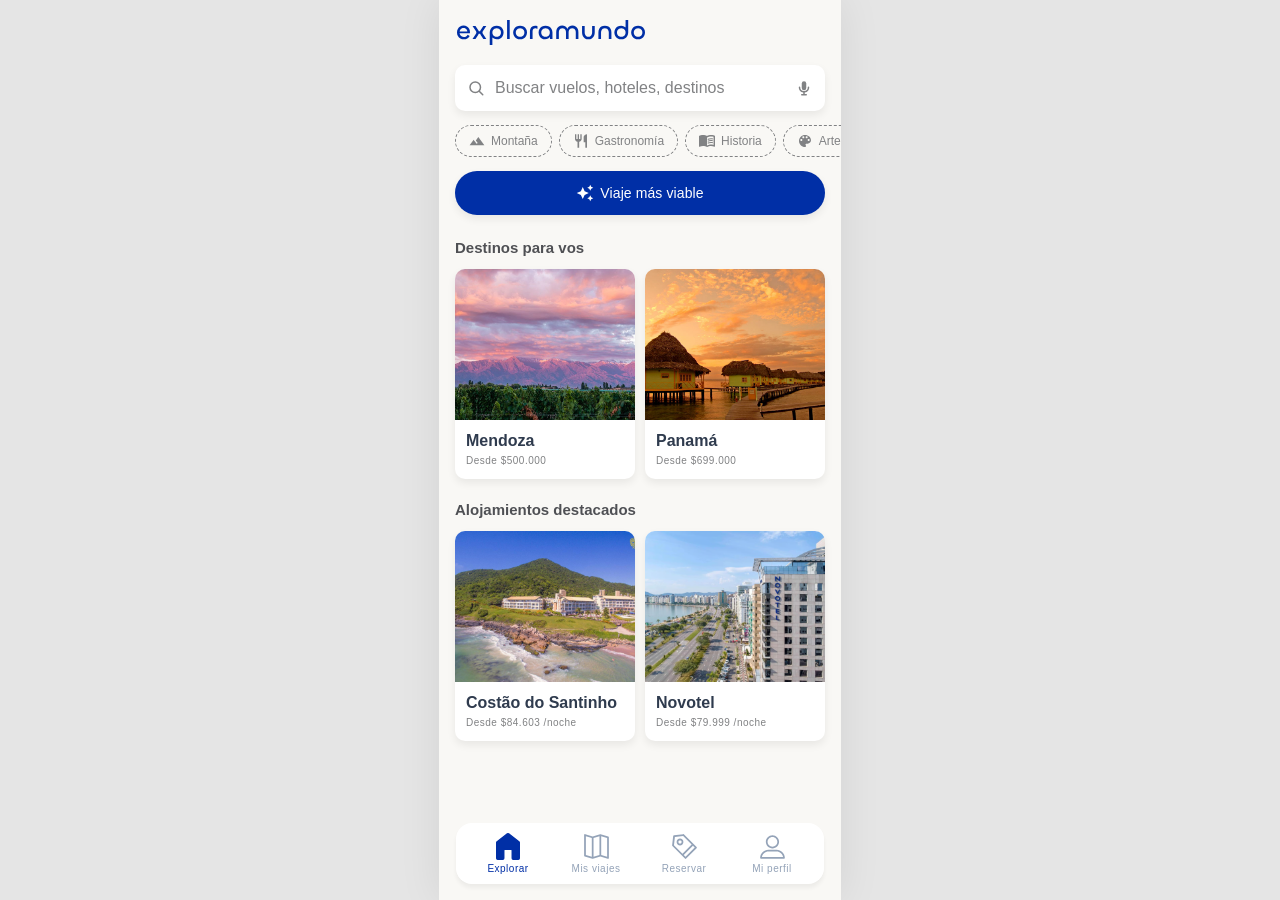
==== index.html @ d6503a37 "Polish "Viaje más viable" modal and clean up screen copy - Match the sparkle icon color to the "Viaj" ====
<!DOCTYPE html>
<html lang="es">
<head>
<meta charset="UTF-8">
<meta name="viewport" content="width=device-width, initial-scale=1, viewport-fit=cover">
<title>exploramundo — Explorar</title>
<link rel="stylesheet" href="css/style.css">
</head>
<body>
<div class="app">

  <div class="explorar-sticky">
    <header class="topbar">
      <img class="logo" src="assets/icons/logo-exploramundo.svg" alt="exploramundo">
    </header>

    <div class="explorar-sticky-body">
      <form class="search-bar" role="search" id="search-form">
        <button type="submit" class="icon-btn" aria-label="Buscar">
          <svg viewBox="0 0 24 24" width="18" height="18" fill="none" stroke="currentColor" stroke-width="2" stroke-linecap="round"><circle cx="11" cy="11" r="7"/><line x1="21" y1="21" x2="16.65" y2="16.65"/></svg>
        </button>
        <input type="text" id="search-input" placeholder="Buscar vuelos, hoteles, destinos" autocomplete="off">
        <button type="button" class="icon-btn" id="mic-btn" aria-label="Buscar por voz">
          <svg viewBox="0 0 24 24" width="18" height="18" fill="currentColor"><path d="M12 15a3 3 0 0 0 3-3V6a3 3 0 0 0-6 0v6a3 3 0 0 0 3 3Z"/><path d="M19 11a1 1 0 0 0-2 0 5 5 0 0 1-10 0 1 1 0 0 0-2 0 7 7 0 0 0 6 6.93V20H9a1 1 0 0 0 0 2h6a1 1 0 0 0 0-2h-2v-2.07A7 7 0 0 0 19 11Z"/></svg>
        </button>
      </form>

      <nav class="chips-scroll" aria-label="Filtros de interés">
        <button class="chip" data-chip="montana">
          <img src="assets/icons/terrain.svg" alt="" class="chip-icon">
          <span>Montaña</span>
        </button>
        <button class="chip" data-chip="gastronomia">
          <img src="assets/icons/restaurant.svg" alt="" class="chip-icon">
          <span>Gastronomía</span>
        </button>
        <button class="chip" data-chip="historia">
          <img src="assets/icons/menu_book_group1.svg" alt="" class="chip-icon">
          <span>Historia</span>
        </button>
        <button class="chip" data-chip="arte">
          <img src="assets/icons/palette.svg" alt="" class="chip-icon">
          <span>Arte</span>
        </button>
        <button class="chip chip-plus" id="add-chip" aria-label="Agregar filtro">
          <span>+</span>
        </button>
      </nav>

      <button class="cta-button" id="cta-viable">
        <img src="assets/icons/auto_awesome.svg" alt="" class="cta-icon">
        <span>Viaje más viable</span>
      </button>
    </div>
  </div>

  <main class="content">

    <section class="section">
      <h2 class="section-title">Destinos para vos</h2>
      <div class="card-grid">
        <a class="card" href="#">
          <div class="card-image">
            <img src="assets/images/mendoza.png" alt="Mendoza">
          </div>
          <div class="card-info">
            <h3 class="card-title">Mendoza</h3>
            <p class="card-price">Desde $500.000</p>
          </div>
        </a>
        <a class="card" href="#">
          <div class="card-image">
            <img src="assets/images/panama.png" alt="Panamá">
          </div>
          <div class="card-info">
            <h3 class="card-title">Panamá</h3>
            <p class="card-price">Desde $699.000</p>
          </div>
        </a>
      </div>
    </section>

    <section class="section">
      <h2 class="section-title">Alojamientos destacados</h2>
      <div class="card-grid">
        <a class="card" href="#">
          <div class="card-image">
            <img src="assets/images/costao-do-santinho.png" alt="Costão do Santinho">
          </div>
          <div class="card-info">
            <h3 class="card-title">Costão do Santinho</h3>
            <p class="card-price">Desde $84.603 /noche</p>
          </div>
        </a>
        <a class="card" href="#">
          <div class="card-image">
            <img src="assets/images/novotel.png" alt="Novotel">
          </div>
          <div class="card-info">
            <h3 class="card-title">Novotel</h3>
            <p class="card-price">Desde $79.999 /noche</p>
          </div>
        </a>
      </div>
    </section>

  </main>

  <nav class="tabbar" aria-label="Navegación principal">
    <a href="index.html" class="tab active" data-page="explorar">
      <img src="assets/icons/tabbar-indicator.svg" alt="" class="tab-icon">
      <span>Explorar</span>
    </a>
    <a href="mis-viajes.html" class="tab" data-page="mis-viajes">
      <img src="assets/icons/icon-map-active.svg" alt="" class="tab-icon">
      <span>Mis viajes</span>
    </a>
    <a href="#" class="tab" data-page="reservar">
      <img src="assets/icons/icon-tag.svg" alt="" class="tab-icon">
      <span>Reservar</span>
    </a>
    <a href="#" class="tab" data-page="mi-perfil">
      <img src="assets/icons/icon-user.svg" alt="" class="tab-icon">
      <span>Mi perfil</span>
    </a>
  </nav>

  <div class="toast" id="toast"></div>

  <div class="modal-overlay" id="viaje-modal" hidden>
    <div class="modal-panel" role="dialog" aria-modal="true" aria-labelledby="modal-title">
      <button class="modal-close" id="modal-close" aria-label="Cerrar">&times;</button>

      <header class="modal-header">
        <img src="assets/icons/auto_awesome-blue.svg" alt="" class="modal-header-icon">
        <h2 id="modal-title">Viaje más viable</h2>
      </header>

      <div class="accordion">
        <section class="accordion-section open" id="section-presupuesto">
          <button type="button" class="accordion-header" aria-expanded="true" aria-controls="body-presupuesto">
            <span class="accordion-title">
              <h3>Presupuesto disponible</h3>
              <span class="accordion-summary" id="summary-presupuesto">Sin definir</span>
            </span>
            <svg class="accordion-chevron" viewBox="0 0 12 8" fill="none"><path d="M1 1.5L6 6.5L11 1.5" stroke="currentColor" stroke-width="1.5" stroke-linecap="round" stroke-linejoin="round"/></svg>
          </button>
          <div class="accordion-body" id="body-presupuesto">
            <div class="accordion-body-inner">
              <div class="budget-box">
                <div class="budget-value" id="budget-value">$0</div>
                <input type="range" id="budget-slider" class="budget-slider" min="0" max="3000000" step="50000" value="0">
              </div>
            </div>
          </div>
        </section>

        <section class="accordion-section" id="section-fechas">
          <button type="button" class="accordion-header" aria-expanded="false" aria-controls="body-fechas">
            <span class="accordion-title">
              <h3>Fechas disponibles</h3>
              <span class="accordion-summary" id="summary-fechas">Sin definir</span>
            </span>
            <svg class="accordion-chevron" viewBox="0 0 12 8" fill="none"><path d="M1 1.5L6 6.5L11 1.5" stroke="currentColor" stroke-width="1.5" stroke-linecap="round" stroke-linejoin="round"/></svg>
          </button>
          <div class="accordion-body" id="body-fechas">
            <div class="accordion-body-inner">
              <div class="calendar-box">
                <div class="calendar-header">
                  <button type="button" class="calendar-nav" id="cal-prev" aria-label="Mes anterior">
                    <img src="assets/icons/chevron-left.svg" alt="">
                  </button>
                  <span class="calendar-month" id="cal-month">Octubre</span>
                  <button type="button" class="calendar-nav" id="cal-next" aria-label="Mes siguiente">
                    <img src="assets/icons/chevron-right.svg" alt="">
                  </button>
                </div>
                <div class="calendar-weekdays">
                  <span>D</span><span>L</span><span>M</span><span>M</span><span>J</span><span>V</span><span>S</span>
                </div>
                <div class="calendar-grid" id="cal-grid"></div>
              </div>
            </div>
          </div>
        </section>

        <section class="accordion-section" id="section-intereses">
          <button type="button" class="accordion-header" aria-expanded="false" aria-controls="body-intereses">
            <span class="accordion-title">
              <h3>Intereses</h3>
            </span>
            <svg class="accordion-chevron" viewBox="0 0 12 8" fill="none"><path d="M1 1.5L6 6.5L11 1.5" stroke="currentColor" stroke-width="1.5" stroke-linecap="round" stroke-linejoin="round"/></svg>
          </button>
          <div class="accordion-body" id="body-intereses">
            <div class="accordion-body-inner">
              <div class="chips-scroll chips-grid" id="modal-chips">
                <button class="chip" data-chip="montana">
                  <img src="assets/icons/terrain.svg" alt="" class="chip-icon">
                  <span>Montaña</span>
                </button>
                <button class="chip" data-chip="historia">
                  <img src="assets/icons/menu_book_group1.svg" alt="" class="chip-icon">
                  <span>Historia</span>
                </button>
                <button class="chip" data-chip="arte">
                  <img src="assets/icons/palette.svg" alt="" class="chip-icon">
                  <span>Arte</span>
                </button>
                <button class="chip" data-chip="gastronomia">
                  <img src="assets/icons/restaurant.svg" alt="" class="chip-icon">
                  <span>Gastronomía</span>
                </button>
                <button class="chip chip-plus" id="modal-add-chip" aria-label="Agregar filtro">
                  <span>+</span>
                </button>
              </div>
            </div>
          </div>
        </section>

        <section class="accordion-section" id="section-mente">
          <button type="button" class="accordion-header" aria-expanded="false" aria-controls="body-mente">
            <span class="accordion-title">
              <h3>¿Ya tenés algo en mente?</h3>
              <span class="accordion-summary" id="summary-mente">Sin definir</span>
            </span>
            <svg class="accordion-chevron" viewBox="0 0 12 8" fill="none"><path d="M1 1.5L6 6.5L11 1.5" stroke="currentColor" stroke-width="1.5" stroke-linecap="round" stroke-linejoin="round"/></svg>
          </button>
          <div class="accordion-body" id="body-mente">
            <div class="accordion-body-inner">
              <div class="mente-field">
                <button type="button" class="attach-btn" id="attach-btn" aria-label="Adjuntar archivo">
                  <img src="assets/icons/attachment.svg" alt="">
                </button>
                <input type="text" id="mente-input" placeholder="Un vuelo, hotel, lugar o actividad...">
                <input type="file" id="attach-input" hidden>
              </div>
            </div>
          </div>
        </section>
      </div>

      <button class="cta-button modal-submit" id="buscar-viaje-btn">
        <span>Buscar viaje</span>
      </button>
    </div>
  </div>

  <div class="loader-overlay" id="search-loader" hidden>
    <div class="loader-content">
      <div class="loader-spinner" id="loader-spinner" aria-hidden="true"></div>
      <p class="loader-text">Buscando tu viaje más viable<br>según tus preferencias…</p>
    </div>
  </div>

</div>

<script src="js/common.js"></script>
<script src="js/data.js"></script>
<script src="js/script.js"></script>
</body>
</html>
---- css/style.css ----
:root {
  --natural-light: #f9f8f5;
  --white: #ffffff;
  --grey-01: #c5c6ca;
  --grey-02: #818284;
  --grey-03: #4f5054;
  --grey-inactive: #94a3b8;
  --blue: #002fa6;
  --navy: #2f3b4e;
  --shadow-light: 0 4px 8px rgba(0, 0, 0, 0.07);
  --shadow-soft: 0 4px 4px rgba(0, 0, 0, 0.05);

  --font-display: -apple-system, BlinkMacSystemFont, "SF Pro Display", "Segoe UI", Roboto, Helvetica, Arial, sans-serif;
  --font-rounded: -apple-system, BlinkMacSystemFont, "SF Pro Rounded", "SF Pro Display", "Segoe UI", Roboto, Helvetica, Arial, sans-serif;
}

* {
  box-sizing: border-box;
}

html, body {
  margin: 0;
  padding: 0;
}

body {
  background: #e5e5e5;
  font-family: var(--font-display);
  -webkit-font-smoothing: antialiased;
  -webkit-tap-highlight-color: transparent;
}

.app {
  max-width: 402px;
  margin: 0 auto;
  min-height: 100vh;
  min-height: 100dvh;
  background: var(--natural-light);
  position: relative;
  box-shadow: 0 0 40px rgba(0, 0, 0, 0.08);
  opacity: 0;
  transform: translateY(10px) scale(0.99);
  transition: opacity 0.34s cubic-bezier(0.22, 0.61, 0.36, 1), transform 0.34s cubic-bezier(0.22, 0.61, 0.36, 1);
}

.app.page-visible {
  opacity: 1;
  /* "none" (no translateY(0) scale(1)): cualquier transform, aunque sea
     la identidad, convierte a .app en el contenedor de referencia para
     los elementos position:fixed (tabbar, botones, overlays), y como
     .app mide lo mismo que el contenido (no el viewport), quedarían mal
     ubicados o fuera de vista en vez de fijos a la pantalla. */
  transform: none;
}

img {
  display: block;
  max-width: 100%;
}

a {
  text-decoration: none;
  color: inherit;
}

button {
  font-family: inherit;
  background: none;
  border: none;
  padding: 0;
  cursor: pointer;
}

/* Topbar */

.topbar {
  position: sticky;
  top: 0;
  z-index: 40;
  background: var(--natural-light);
  padding: calc(20px + env(safe-area-inset-top)) 18px 8px;
}

.logo {
  height: 25px;
  width: auto;
}

/* Explorar: el logo, el buscador, los filtros y "Viaje más viable" quedan
   fijos arriba como un solo bloque; solo los resultados/destinos de más
   abajo scrollean por detrás. */
.explorar-sticky {
  position: sticky;
  top: 0;
  z-index: 40;
  background: var(--natural-light);
}

.explorar-sticky-body {
  padding: 0 16px;
}

/* Content */

.content {
  padding: 0 16px calc(110px + env(safe-area-inset-bottom));
}

/* Search bar */

.search-bar {
  display: flex;
  align-items: center;
  gap: 8px;
  background: var(--white);
  border-radius: 10px;
  box-shadow: var(--shadow-light);
  padding: 13px 12px;
  margin-top: 12px;
}

.search-bar .icon-btn {
  display: flex;
  align-items: center;
  justify-content: center;
  color: var(--grey-02);
  flex-shrink: 0;
}

.search-bar input {
  flex: 1;
  min-width: 0;
  border: none;
  outline: none;
  background: transparent;
  font-size: 16px;
  font-family: var(--font-display);
  color: var(--navy);
}

.search-bar input::placeholder {
  color: var(--grey-02);
}

/* Filter chips */

.chips-scroll {
  display: flex;
  gap: 7px;
  overflow-x: auto;
  padding: 14px 0;
  margin: 0 -16px;
  padding-left: 16px;
  padding-right: 16px;
  scrollbar-width: none;
}

.chips-scroll::-webkit-scrollbar {
  display: none;
}

.chip {
  display: flex;
  align-items: center;
  gap: 6px;
  flex-shrink: 0;
  border: 0.8px dashed var(--grey-02);
  border-radius: 9999px;
  padding: 7px 13px;
  color: var(--grey-02);
  font-size: 12px;
  line-height: 16px;
  white-space: nowrap;
  transition: border-color 0.15s, color 0.15s, background 0.15s;
}

.chip-icon {
  width: 16px;
  height: 16px;
  object-fit: contain;
}

.chip.active {
  border: 0.8px solid var(--blue);
  color: var(--blue);
  background: rgba(0, 47, 166, 0.06);
}

.chip.active .chip-icon {
  filter: invert(13%) sepia(84%) saturate(4747%) hue-rotate(217deg) brightness(83%) contrast(107%);
}

.chip-plus {
  width: 40px;
  justify-content: center;
  font-size: 14px;
}

/* CTA */

.cta-button {
  display: flex;
  align-items: center;
  justify-content: center;
  gap: 6px;
  width: 100%;
  height: 44px;
  background: var(--blue);
  color: var(--white);
  border-radius: 39px;
  box-shadow: var(--shadow-light);
  font-family: var(--font-display);
  font-size: 14px;
  font-weight: 500;
  letter-spacing: 0.1px;
  margin-bottom: 24px;
}

.cta-icon {
  width: 18px;
  height: 18px;
}

/* Sections */

.section {
  margin-bottom: 22px;
}

.section-title {
  font-family: var(--font-display);
  font-weight: 600;
  font-size: 15px;
  line-height: 18px;
  color: var(--grey-03);
  margin: 0 0 12px;
}

.section-title span {
  color: var(--grey-02);
  font-weight: 400;
}

.card-grid {
  display: grid;
  grid-template-columns: 1fr 1fr;
  gap: 10px;
}

.card {
  display: block;
  background: var(--white);
  border-radius: 10px;
  box-shadow: var(--shadow-light);
  overflow: hidden;
}

.card-image {
  width: 100%;
  aspect-ratio: 179 / 150;
  background: var(--grey-01);
  overflow: hidden;
}

.card-image img {
  width: 100%;
  height: 100%;
  object-fit: cover;
}

.card-info {
  padding: 10px 11px 11px;
}

.card-title {
  font-family: var(--font-display);
  font-weight: 700;
  font-size: 16px;
  line-height: 22px;
  letter-spacing: 0;
  color: var(--navy);
  margin: 0;
  white-space: nowrap;
  overflow: hidden;
  text-overflow: ellipsis;
}

.card-price {
  font-family: var(--font-rounded);
  font-size: 10px;
  line-height: 14px;
  letter-spacing: 0.5px;
  color: var(--grey-02);
  margin: 2px 0 0;
}

/* Tab bar */

.tabbar {
  position: fixed;
  left: 50%;
  transform: translateX(-50%);
  bottom: calc(16px + env(safe-area-inset-bottom));
  width: calc(100% - 32px);
  max-width: 368px;
  background: var(--white);
  border-radius: 16px;
  box-shadow: var(--shadow-soft);
  display: flex;
  justify-content: space-around;
  align-items: center;
  padding: 10px 8px 8px;
}

.tab {
  display: flex;
  flex-direction: column;
  align-items: center;
  gap: 2px;
  flex: 1;
  color: var(--grey-inactive);
  transition: color 0.2s ease, transform 0.2s cubic-bezier(0.34, 1.56, 0.64, 1);
}

.tab:active {
  transform: scale(0.9);
}

.tab-icon {
  width: 27px;
  height: 27px;
  object-fit: contain;
}

.tab span {
  font-family: var(--font-rounded);
  font-size: 10px;
  letter-spacing: 0.5px;
  line-height: 14px;
}

.tab.active {
  color: var(--blue);
}

/* Toast */

.toast {
  position: fixed;
  left: 50%;
  bottom: calc(92px + env(safe-area-inset-bottom));
  transform: translateX(-50%) translateY(20px);
  background: var(--navy);
  color: var(--white);
  padding: 10px 18px;
  border-radius: 10px;
  font-size: 13px;
  opacity: 0;
  pointer-events: none;
  transition: opacity 0.2s, transform 0.2s;
  z-index: 200;
  max-width: min(90vw, 340px);
  text-align: center;
  line-height: 1.4;
}

.toast.show {
  opacity: 1;
  transform: translateX(-50%) translateY(0);
}

/* Modal: Viaje más viable */

.modal-overlay {
  position: fixed;
  inset: 0;
  background: rgba(20, 22, 30, 0);
  display: flex;
  align-items: center;
  justify-content: center;
  padding: max(20px, env(safe-area-inset-top)) max(16px, env(safe-area-inset-right)) max(20px, env(safe-area-inset-bottom)) max(16px, env(safe-area-inset-left));
  z-index: 100;
  transition: background 0.25s ease;
}

.modal-overlay[hidden] {
  display: none;
}

.modal-overlay.open {
  background: rgba(20, 22, 30, 0.5);
}

.modal-panel {
  position: relative;
  width: 100%;
  max-width: 380px;
  max-height: 90vh;
  max-height: 90dvh;
  overflow-y: auto;
  background: var(--natural-light);
  border-radius: 25px;
  box-shadow: 0 4px 24px rgba(0, 0, 0, 0.2);
  padding: 22px 18px 18px;
  -webkit-overflow-scrolling: touch;
  opacity: 0;
  transform: translateY(10px) scale(0.98);
  transition: opacity 0.22s ease, transform 0.22s ease;
}

.modal-overlay.open .modal-panel {
  opacity: 1;
  transform: translateY(0) scale(1);
}

.modal-close {
  position: absolute;
  top: 10px;
  right: 18px;
  font-size: 22px;
  line-height: 1;
  color: var(--grey-02);
}

.modal-header {
  display: flex;
  align-items: center;
  gap: 10px;
  margin-bottom: 20px;
}

.modal-header-icon {
  width: 26px;
  height: 26px;
}

.modal-header h2 {
  margin: 0;
  font-family: var(--font-display);
  font-weight: 400;
  font-size: 21px;
  color: var(--blue);
}

/* Accordion */

.accordion {
  display: flex;
  flex-direction: column;
  gap: 10px;
  margin-bottom: 18px;
}

.accordion-section {
  background: var(--white);
  border-radius: 16px;
  box-shadow: var(--shadow-light);
}

.accordion-header {
  width: 100%;
  display: flex;
  align-items: center;
  justify-content: space-between;
  gap: 10px;
  padding: 14px 16px;
  text-align: left;
}

.accordion-title {
  display: flex;
  flex-direction: column;
  gap: 3px;
  min-width: 0;
}

.accordion-title h3 {
  margin: 0;
  font-family: var(--font-display);
  font-weight: 400;
  font-size: 15px;
  color: #272727;
}

.accordion-summary {
  font-family: var(--font-display);
  font-size: 12px;
  color: var(--grey-02);
  white-space: nowrap;
  overflow: hidden;
  text-overflow: ellipsis;
}

/* El resumen de presupuesto es persistente como el resto (mismo gris por
   default); mientras dura el aviso de "Mínimo recomendado" pasa a azul con
   una transición suave en vez de cambiar de golpe. */
#summary-presupuesto {
  transition: color 0.3s ease;
}

#summary-presupuesto.aviso-minimo {
  color: var(--blue);
}

.accordion-chevron {
  flex-shrink: 0;
  width: 12px;
  height: 12px;
  color: var(--grey-02);
  transition: transform 0.25s ease;
}

.accordion-section.open .accordion-chevron {
  transform: rotate(180deg);
}

.accordion-body {
  display: grid;
  grid-template-rows: 0fr;
  transition: grid-template-rows 0.3s ease;
}

.accordion-section.open .accordion-body {
  grid-template-rows: 1fr;
}

.accordion-body-inner {
  overflow: hidden;
  padding: 0 16px;
}

.accordion-section.open .accordion-body-inner {
  padding: 0 16px 16px;
}

/* Budget slider */

.budget-box {
  padding: 4px 0 6px;
}

.budget-value {
  text-align: center;
  font-family: var(--font-display);
  font-size: 16px;
  color: var(--grey-03);
  letter-spacing: 0.1px;
  margin-bottom: 10px;
  transition: color 0.3s ease;
}

.budget-value.sobre-minimo {
  color: var(--blue);
}

.budget-slider {
  -webkit-appearance: none;
  appearance: none;
  width: 100%;
  height: 4px;
  border-radius: 10px;
  background: linear-gradient(to right, var(--grey-inactive) 0%, var(--grey-inactive) 0%, var(--natural-light) 0%, var(--natural-light) 100%);
  outline: none;
}

.budget-slider::-webkit-slider-thumb {
  -webkit-appearance: none;
  appearance: none;
  width: 22px;
  height: 22px;
  border-radius: 50%;
  background: var(--grey-inactive);
  box-shadow: 0 4px 6px rgba(0, 0, 0, 0.15);
  cursor: pointer;
  border: none;
}

.budget-slider::-moz-range-thumb {
  width: 22px;
  height: 22px;
  border-radius: 50%;
  background: var(--grey-inactive);
  box-shadow: 0 4px 6px rgba(0, 0, 0, 0.15);
  cursor: pointer;
  border: none;
}

.budget-slider::-moz-range-track {
  height: 4px;
  border-radius: 10px;
  background: transparent;
}

/* Calendar */

.calendar-box {
  padding: 4px 0 2px;
}

.calendar-header {
  display: flex;
  align-items: center;
  justify-content: space-between;
  margin-bottom: 10px;
}

.calendar-nav {
  width: 17px;
  height: 17px;
  display: flex;
  align-items: center;
  justify-content: center;
  border-radius: 4px;
}

.calendar-nav:hover {
  background: var(--natural-light);
}

.calendar-month {
  font-family: var(--font-display);
  font-weight: 500;
  font-size: 15px;
  color: var(--grey-01);
  letter-spacing: 0.1px;
}

.calendar-weekdays {
  display: grid;
  grid-template-columns: repeat(7, 1fr);
  text-align: center;
  margin-bottom: 4px;
}

.calendar-weekdays span {
  font-family: var(--font-rounded);
  font-size: 10px;
  color: var(--grey-02);
}

.calendar-grid {
  display: grid;
  grid-template-columns: repeat(7, 1fr);
  gap: 4px;
}

.calendar-day {
  aspect-ratio: 1;
  display: flex;
  align-items: center;
  justify-content: center;
  border-radius: 9999px;
  font-family: var(--font-rounded);
  font-size: 11px;
  color: var(--navy);
  letter-spacing: 0.5px;
}

.calendar-day.empty {
  visibility: hidden;
}

.calendar-day.selected {
  background: var(--blue);
  color: var(--white);
  box-shadow: 0 1px 2px rgba(0, 0, 0, 0.15);
}

/* Interests grid inside modal */

/* Cada chip mide lo que ocupa su propio contenido (no una columna pareja),
   con el mismo padding interno para todos; se acomodan solos en filas. */
.chips-grid {
  display: flex;
  flex-wrap: wrap;
  gap: 8px 7px;
  overflow: visible;
  margin: 0;
  padding: 4px 0 2px;
}

/* "¿Ya tenés algo en mente?" field */

.mente-field {
  display: flex;
  align-items: center;
  gap: 8px;
  background: var(--natural-light);
  border-radius: 10px;
  padding: 12px 14px;
  margin: 4px 0 2px;
}

.attach-btn {
  flex-shrink: 0;
  display: flex;
  transform: rotate(-45deg);
}

.mente-field input[type="text"] {
  flex: 1;
  min-width: 0;
  border: none;
  outline: none;
  background: transparent;
  font-size: 14px;
  font-family: var(--font-display);
  color: var(--navy);
}

.mente-field input[type="text"]::placeholder {
  color: var(--grey-01);
}

.modal-submit {
  width: 100%;
}

/* ===== Pantalla: Viaje Recomendado ===== */

.reco-header {
  position: sticky;
  top: 0;
  z-index: 40;
  background: var(--natural-light);
  display: flex;
  align-items: center;
  gap: 12px;
  padding: calc(20px + env(safe-area-inset-top)) 16px 8px;
}

.back-btn {
  width: 24px;
  height: 24px;
  display: flex;
  align-items: center;
  justify-content: flex-start;
  flex-shrink: 0;
}

.back-btn img {
  width: 11px;
  height: auto;
  transform: scaleX(-1);
}

.reco-header-title {
  margin: 0;
  font-family: var(--font-display);
  font-weight: 400;
  font-size: 21px;
  color: var(--blue);
}

.reco-content {
  padding-top: 4px;
  padding-bottom: calc(150px + env(safe-area-inset-bottom));
}

.reco-destination {
  margin: 8px 0 16px;
  font-family: var(--font-rounded);
  font-weight: 600;
  font-size: 21px;
  color: var(--grey-03);
  letter-spacing: 0.1px;
}

.reco-stats {
  display: flex;
  align-items: flex-start;
  gap: 40px;
  margin-bottom: 14px;
}

.reco-stat {
  display: flex;
  flex-direction: column;
  gap: 9px;
}

.reco-stat-label {
  font-family: var(--font-rounded);
  font-size: 10px;
  letter-spacing: 0.5px;
  color: var(--grey-02);
}

.reco-stat-value {
  font-family: var(--font-display);
  font-size: 21px;
  color: var(--grey-03);
  letter-spacing: 0.1px;
}

.reco-interest-icons {
  display: flex;
  gap: 6px;
}

.reco-interest-icon {
  width: 24px;
  height: 24px;
  border-radius: 50%;
  border: 1px solid var(--grey-03);
  display: flex;
  align-items: center;
  justify-content: center;
  flex-shrink: 0;
}

.reco-interest-icon img {
  width: 13px;
  height: 13px;
}

.reco-divider {
  border: none;
  border-top: 1px solid var(--grey-01);
  margin: 0 0 16px;
}

/* Carrusel de fotos: pila apilada por profundidad (sin inclinación), con la
   foto del frente destacada y el resto detrás, asomando apenas a los costados;
   medidas tomadas 1:1 del diseño de Figma (el frame del diseño mide 402px,
   igual que nuestro ancho de app). */

.carousel {
  position: relative;
  height: 406px;
  margin: 0 -16px 20px;
  overflow: hidden;
  touch-action: pan-y;
  cursor: grab;
  user-select: none;
  -webkit-user-select: none;
}

.carousel:active {
  cursor: grabbing;
}

.carousel-ring {
  position: absolute;
  top: 50%;
  left: 50%;
  width: 0;
  height: 0;
}

.carousel-slide {
  position: absolute;
  top: 0;
  left: 0;
  width: 225px;
  height: 363px;
  margin-top: -181.5px;
  margin-left: -112.5px;
  border-radius: 12px;
  overflow: hidden;
  cursor: pointer;
  background: var(--grey-01);
}

.carousel-slide img,
.carousel-slide video {
  width: 100%;
  height: 100%;
  object-fit: cover;
}

.carousel-video-badge {
  position: absolute;
  top: 10px;
  right: 10px;
  width: 22px;
  height: 22px;
  border-radius: 50%;
  background: rgba(255, 255, 255, 0.25);
  backdrop-filter: blur(6px);
  -webkit-backdrop-filter: blur(6px);
  color: var(--white);
  display: flex;
  align-items: center;
  justify-content: center;
}

.carousel-overlay {
  position: absolute;
  inset: 0;
  background: linear-gradient(to top, rgba(0, 0, 0, 0.75), rgba(0, 0, 0, 0.1) 55%, rgba(0, 0, 0, 0) 75%);
}

.carousel-user {
  position: absolute;
  left: 12px;
  right: 12px;
  bottom: 10px;
  display: flex;
  align-items: center;
  gap: 8px;
}

.carousel-avatar {
  width: 22px;
  height: 22px;
  border-radius: 50%;
  background: rgba(255, 255, 255, 0.25);
  backdrop-filter: blur(6px);
  -webkit-backdrop-filter: blur(6px);
  color: var(--white);
  font-size: 9px;
  font-weight: 700;
  display: flex;
  align-items: center;
  justify-content: center;
  flex-shrink: 0;
}

.carousel-user-text {
  display: flex;
  flex-direction: column;
  min-width: 0;
}

.carousel-time {
  font-family: var(--font-display);
  font-size: 9px;
  color: rgba(255, 255, 255, 0.65);
}

.carousel-username {
  font-family: var(--font-display);
  font-weight: 600;
  font-size: 11px;
  color: var(--white);
  white-space: nowrap;
  overflow: hidden;
  text-overflow: ellipsis;
}

/* Tarjetas de vuelo / alojamiento */

.reco-cards {
  display: grid;
  grid-template-columns: 1fr 1fr;
  gap: 10px;
  margin-bottom: 18px;
}

.reco-card {
  background: var(--white);
  border-radius: 14px;
  box-shadow: var(--shadow-light);
  padding: 13px 14px 12px;
  min-width: 0;
}

.reco-card-header {
  display: flex;
  align-items: center;
  gap: 6px;
  margin-bottom: 10px;
}

.reco-card-icon {
  width: 14px;
  height: 14px;
}

.reco-card-label {
  font-family: var(--font-rounded);
  font-size: 10px;
  letter-spacing: 0.5px;
  color: var(--grey-02);
}

.reco-card-title {
  margin: 0 0 2px;
  font-family: var(--font-display);
  font-weight: 500;
  font-size: 13px;
  color: var(--grey-03);
  letter-spacing: 0.08px;
}

.reco-card-sub {
  margin: 0 0 6px;
  font-family: var(--font-display);
  font-size: 12px;
  color: var(--grey-03);
  overflow: hidden;
  text-overflow: ellipsis;
  white-space: nowrap;
}

.reco-card-detail {
  display: flex;
  align-items: center;
  gap: 4px;
}

.reco-card-detail img {
  width: 12px;
  height: 12px;
  flex-shrink: 0;
}

.reco-card-detail span {
  font-family: var(--font-rounded);
  font-size: 10px;
  letter-spacing: 0.5px;
  color: var(--grey-inactive);
  overflow: hidden;
  text-overflow: ellipsis;
  white-space: nowrap;
}

/* Botones de acción */

.reco-actions {
  position: fixed;
  left: 50%;
  bottom: calc(89px + env(safe-area-inset-bottom));
  transform: translateX(-50%);
  width: calc(100% - 32px);
  max-width: 368px;
  z-index: 50;
  display: flex;
  gap: 16px;
  margin-bottom: 0;
}

.reco-actions .cta-button {
  width: auto;
  flex: 1;
  margin-bottom: 0;
}

.reco-btn-otras {
  background: var(--grey-inactive);
}

/* Loader: buscando el viaje más viable */

.loader-overlay {
  position: fixed;
  inset: 0;
  background: rgba(249, 248, 245, 0.97);
  display: flex;
  align-items: center;
  justify-content: center;
  z-index: 300;
  opacity: 0;
  transition: opacity 0.5s ease;
}

.loader-overlay[hidden] {
  display: none;
}

.loader-overlay.show {
  opacity: 1;
}

.loader-content {
  display: flex;
  flex-direction: column;
  align-items: center;
  gap: 28px;
  padding: 0 40px;
  text-align: center;
  transform: scale(0.92);
  transition: transform 0.5s ease;
}

.loader-overlay.show .loader-content {
  transform: scale(1);
}

/* Spinner clásico de rayitas radiales (como el de iOS): 12 barras grises fijas
   por las que va "pasando" el azul una por una, en loop. */

.loader-spinner {
  position: relative;
  width: 44px;
  height: 44px;
}

.loader-spinner-bar {
  position: absolute;
  top: 50%;
  left: 50%;
  width: 3px;
  height: 10px;
  margin: -13px 0 0 -1.5px;
  border-radius: 1.5px;
  background: var(--grey-inactive);
  transform: rotate(calc(var(--i) * 30deg)) translateY(-12px);
  animation: loader-spinner-fade 1.2s linear infinite;
  animation-delay: calc(var(--i) * -0.1s);
}

@keyframes loader-spinner-fade {
  0% { background: var(--blue); }
  25% { background: var(--grey-inactive); }
  100% { background: var(--grey-inactive); }
}

.loader-text {
  margin: 0;
  font-family: var(--font-display);
  font-size: 15px;
  line-height: 1.5;
  color: var(--grey-03);
}

/* ===== Pantalla: Detalle del viaje ("Me interesa") ===== */

/* Encabezado fijo: header, destino, barra de precio y el divisor no scrollean;
   solo "Lo esencial" y "Lo más compartido" se mueven debajo. */
.detalle-sticky {
  position: sticky;
  top: 0;
  z-index: 40;
  background: var(--natural-light);
}

.detalle-sticky-body {
  padding: 0 16px;
}

.detalle-content {
  padding-top: 14px;
  padding-bottom: calc(90px + env(safe-area-inset-bottom));
}

.price-label {
  margin: 0 0 12px;
  font-family: var(--font-display);
  font-size: 15px;
  color: var(--grey-03);
}

.price-card {
  background: var(--white);
  border-radius: 10px;
  box-shadow: var(--shadow-light);
  padding: 16px 18px 20px;
  margin-bottom: 20px;
}

.price-row {
  display: flex;
  align-items: baseline;
  justify-content: space-between;
  margin-bottom: 14px;
}

.price-current {
  font-family: var(--font-display);
  font-weight: 500;
  font-size: 16px;
  color: var(--blue);
}

.price-max {
  font-family: var(--font-display);
  font-size: 16px;
  color: var(--grey-01);
}

.price-track {
  position: relative;
  height: 8px;
  border-radius: 10px;
  background: #bfbfbf;
}

.price-fill {
  position: absolute;
  top: 0;
  left: 0;
  height: 100%;
  width: 0%;
  border-radius: 10px;
  background: var(--blue);
  transition: width 0.4s ease;
}

.section-subtitle {
  margin: 4px 0 12px;
  font-family: var(--font-display);
  font-weight: 600;
  font-size: 15px;
  color: var(--grey-03);
}

/* Vuelo / Alojamiento */

.esencial-card {
  position: relative;
  background: var(--white);
  border-radius: 14px;
  box-shadow: var(--shadow-light);
  padding: 16px 18px;
  margin-bottom: 14px;
}

.esencial-refresh {
  position: absolute;
  top: 12px;
  right: 12px;
  width: 24px;
  height: 24px;
  z-index: 2;
}

.esencial-refresh img {
  width: 100%;
  height: 100%;
  transition: transform 0.4s ease;
}

.esencial-refresh.spinning img {
  transform: rotate(360deg);
}

.esencial-row {
  position: relative;
  padding-right: 90px;
}

.esencial-label {
  display: flex;
  align-items: center;
  gap: 6px;
  margin-bottom: 10px;
}

.esencial-icon {
  width: 15px;
  height: 15px;
}

.esencial-icon-flip {
  transform: rotate(180deg) scaleY(-1);
}

.esencial-label span {
  font-family: var(--font-rounded);
  font-size: 10px;
  letter-spacing: 0.5px;
  color: var(--grey-02);
}

.esencial-title {
  margin: 0 0 3px;
  font-family: var(--font-display);
  font-weight: 500;
  font-size: 14px;
  color: #272727;
}

.esencial-sub {
  margin: 0 0 4px;
  font-family: var(--font-display);
  font-size: 12px;
  color: #272727;
}

.esencial-detail {
  margin: 0;
  font-family: var(--font-rounded);
  font-size: 10px;
  letter-spacing: 0.5px;
  color: var(--grey-02);
}

.esencial-sep {
  border: none;
  border-top: 1px solid var(--natural-light);
  margin: 14px 0;
}

.price-pill {
  display: inline-flex;
  align-items: center;
  justify-content: center;
  height: 25px;
  padding: 0 12px;
  border: 0.8px solid var(--blue);
  border-radius: 26px;
  background: var(--white);
  color: var(--blue);
  font-family: var(--font-rounded);
  font-size: 10px;
  letter-spacing: 0.5px;
  white-space: nowrap;
  transition: background 0.15s ease, color 0.15s ease;
}

.price-pill-fixed {
  position: absolute;
  top: 30px;
  right: 0;
}

.price-pill.selected {
  background: rgba(47, 59, 78, 0.15);
  color: var(--blue);
  font-weight: 600;
}

/* Foto del alojamiento */

.esencial-photo {
  margin-top: 14px;
  height: 140px;
  border-radius: 10px;
  overflow: hidden;
  background: var(--grey-01);
}

.esencial-photo img {
  width: 100%;
  height: 100%;
  object-fit: cover;
}

/* Lo más compartido */

.shared-card {
  background: var(--white);
  border-radius: 14px;
  box-shadow: var(--shadow-light);
  padding: 16px 0 18px;
  margin-bottom: 14px;
}

.shared-header {
  padding: 0 18px;
  margin-bottom: 12px;
}

.shared-header span {
  font-family: var(--font-rounded);
  font-size: 9px;
  letter-spacing: 0.8px;
  color: var(--grey-02);
}

.shared-scroll {
  display: flex;
  gap: 12px;
  overflow-x: auto;
  padding: 0 18px;
  scrollbar-width: none;
}

.shared-scroll::-webkit-scrollbar {
  display: none;
}

.shared-item {
  flex: 0 0 auto;
  width: 140px;
}

.shared-item-image {
  position: relative;
  width: 100%;
  height: 90px;
  border-radius: 10px;
  overflow: hidden;
  background: var(--grey-01);
  margin-bottom: 8px;
}

.shared-item-image img {
  width: 100%;
  height: 100%;
  object-fit: cover;
}

.shared-item-name {
  margin: 0 0 8px;
  font-family: var(--font-display);
  font-weight: 500;
  font-size: 13px;
  color: #272727;
  white-space: nowrap;
  overflow: hidden;
  text-overflow: ellipsis;
}

.shared-item .price-pill {
  width: 100%;
}

.detalle-guardar {
  position: fixed;
  left: 50%;
  bottom: calc(16px + env(safe-area-inset-bottom));
  transform: translateX(-50%);
  width: calc(100% - 32px);
  max-width: 368px;
  z-index: 50;
  margin-bottom: 0;
}

/* Overlay: viaje guardado */

.saved-overlay {
  position: fixed;
  inset: 0;
  background: rgba(20, 22, 30, 0);
  display: flex;
  align-items: flex-end;
  justify-content: center;
  padding: 0 16px calc(16px + env(safe-area-inset-bottom));
  z-index: 150;
  transition: background 0.6s ease;
}

.saved-overlay[hidden] {
  display: none;
}

.saved-overlay.open {
  background: rgba(20, 22, 30, 0.45);
}

.saved-card {
  width: 100%;
  max-width: 368px;
  background: var(--natural-light);
  border-radius: 10px;
  box-shadow: var(--shadow-light);
  padding: 28px 20px 20px;
  display: flex;
  flex-direction: column;
  align-items: center;
  text-align: center;
  transform: translateY(120%);
  transition: transform 0.6s cubic-bezier(0.22, 0.68, 0.2, 1);
}

.saved-overlay.open .saved-card {
  transform: translateY(0);
}

.saved-check {
  margin-bottom: 12px;
  opacity: 0;
  transform: translateY(8px);
  transition: opacity 0.4s ease, transform 0.4s ease;
}

.saved-check circle {
  transform-origin: center;
}

.saved-check.show {
  opacity: 1;
  transform: translateY(0);
}

.saved-title {
  color: var(--blue);
  font-family: var(--font-display);
  font-size: 21px;
  line-height: 24px;
  letter-spacing: 0.16px;
  margin-bottom: 24px;
  opacity: 0;
  transform: translateY(8px);
  transition: opacity 0.4s ease, transform 0.4s ease;
}

.saved-title.show {
  opacity: 1;
  transform: translateY(0);
}

.saved-btn {
  display: flex;
  align-items: center;
  justify-content: center;
  width: 100%;
  height: 38px;
  border-radius: 39px;
  background: var(--white);
  box-shadow: var(--shadow-light);
  font-family: var(--font-display);
  font-size: 14px;
  font-weight: 500;
  letter-spacing: 0.1px;
  opacity: 0;
  transform: translateY(8px);
  transition: opacity 0.35s ease, transform 0.35s ease;
}

.saved-btn.show {
  opacity: 1;
  transform: translateY(0);
}

.saved-btn + .saved-btn {
  margin-top: 12px;
}

.saved-btn-primary {
  border: 0.8px solid var(--blue);
  color: var(--blue);
}

.saved-btn-secondary {
  border: 0.8px solid var(--grey-01);
  color: var(--grey-02);
}

/* Mis viajes */

/* El logo, el título "Mis viajes" y los filtros quedan fijos arriba; solo
   .mv-body (las cards de cada pestaña) scrollea, como en Explorar. */
.mv-page {
  display: flex;
  flex-direction: column;
  height: 100vh;
  height: 100dvh;
}

.mv-title {
  color: var(--blue);
  font-family: var(--font-display);
  font-size: 21px;
  font-weight: 400;
  line-height: 24px;
  margin: 0 0 16px;
  padding: 0 16px;
}

.mv-segmented {
  display: flex;
  gap: 4px;
  background: var(--white);
  border-radius: 9999px;
  box-shadow: var(--shadow-light);
  padding: 4px;
  margin: 0 16px 20px;
}

.mv-body {
  flex: 1;
  min-height: 0;
  overflow-y: auto;
  -webkit-overflow-scrolling: touch;
  padding: 0 16px calc(110px + env(safe-area-inset-bottom));
}

.mv-segment {
  flex: 1;
  padding: 8px 0;
  border-radius: 9999px;
  font-family: var(--font-display);
  font-size: 12px;
  color: var(--grey-03);
  text-align: center;
  transition: background 0.15s, color 0.15s;
}

.mv-segment.active {
  background: var(--grey-inactive);
  color: var(--white);
  font-weight: 500;
}

.mv-empty {
  color: var(--grey-02);
  font-size: 14px;
  line-height: 1.5;
  text-align: center;
  padding: 32px 8px;
}

.mv-entry {
  margin-bottom: 22px;
}

.mv-card {
  position: relative;
  background: var(--white);
  border-radius: 10px;
  box-shadow: var(--shadow-light);
  padding: 12px 17px 12px 9px;
}

.mv-delete-btn {
  position: absolute;
  top: 8px;
  right: 10px;
  width: 24px;
  height: 24px;
  display: flex;
  align-items: center;
  justify-content: center;
  z-index: 1;
  transition: transform 0.15s ease;
}

.mv-delete-btn:active {
  transform: scale(0.85);
}

.mv-delete-btn img {
  width: 18px;
  height: 18px;
}

.mv-card-top {
  display: flex;
  align-items: stretch;
  gap: 14px;
}

.mv-card-photo {
  width: 116px;
  min-height: 116px;
  border-radius: 10px;
  overflow: hidden;
  flex-shrink: 0;
  background: var(--grey-01);
}

.mv-card-photo img {
  width: 100%;
  height: 100%;
  object-fit: cover;
  display: block;
}

.mv-card-info {
  flex: 1;
  min-width: 0;
  display: flex;
  flex-direction: column;
  padding-top: 2px;
}

.mv-card-title {
  font-family: var(--font-display);
  font-weight: 700;
  font-size: 17px;
  line-height: 24px;
  letter-spacing: 0.136px;
  color: var(--grey-03);
  margin: 0;
  padding-right: 20px;
}

.mv-card-dates {
  font-size: 12px;
  line-height: 16px;
  color: var(--grey-02);
  margin: 0;
}

.mv-card-sub {
  font-family: var(--font-rounded);
  font-size: 10px;
  letter-spacing: 0.5px;
  line-height: 14px;
  color: var(--grey-02);
  margin: 8px 0 16px;
}

.mv-card-diff {
  margin: 0 0 16px;
  font-family: var(--font-display);
  font-size: 12px;
  line-height: 16px;
  color: var(--blue);
}

.mv-card-stats {
  display: flex;
  align-items: center;
  border: 0.5px solid var(--grey-01);
  border-radius: 10px;
  padding: 8px 14px;
  margin-top: 0;
}

.mv-stat {
  flex: 1;
  display: flex;
  flex-direction: column;
  align-items: flex-start;
  gap: 5px;
}

.mv-stat-label {
  font-family: var(--font-rounded);
  font-size: 10px;
  letter-spacing: 0.5px;
  color: var(--grey-02);
}

.mv-stat-value {
  font-family: var(--font-display);
  font-size: 21px;
  line-height: 24px;
  letter-spacing: 0.168px;
  color: var(--grey-03);
}

.mv-stat-divider {
  width: 1px;
  height: 32px;
  flex-shrink: 0;
  background: var(--grey-01);
  margin: 0 14px;
}

.mv-reservar-btn {
  display: flex;
  align-items: center;
  justify-content: center;
  width: 100%;
  height: 38px;
  margin-top: 6px;
  border: 0.8px solid var(--blue);
  border-radius: 39px;
  background: var(--white);
  box-shadow: var(--shadow-light);
  color: var(--blue);
  font-family: var(--font-display);
  font-size: 14px;
  font-weight: 500;
  letter-spacing: 0.1px;
}

/* Confirmación: eliminar viaje guardado */

.mv-confirm-overlay {
  position: fixed;
  inset: 0;
  background: rgba(20, 22, 30, 0);
  display: flex;
  align-items: center;
  justify-content: center;
  padding: 20px;
  z-index: 200;
  transition: background 0.28s ease;
}

.mv-confirm-overlay[hidden] {
  display: none;
}

.mv-confirm-overlay.open {
  background: rgba(20, 22, 30, 0.45);
}

.mv-confirm-card {
  width: 100%;
  max-width: 280px;
  background: var(--natural-light);
  border-radius: 14px;
  box-shadow: 0 8px 30px rgba(0, 0, 0, 0.2);
  overflow: hidden;
  opacity: 0;
  transform: scale(0.92);
  transition: opacity 0.26s cubic-bezier(0.22, 0.61, 0.36, 1), transform 0.26s cubic-bezier(0.22, 0.61, 0.36, 1);
}

.mv-confirm-overlay.open .mv-confirm-card {
  opacity: 1;
  transform: scale(1);
}

.mv-confirm-title {
  margin: 0;
  padding: 22px 20px;
  font-family: var(--font-display);
  font-size: 15px;
  font-weight: 600;
  line-height: 1.4;
  color: var(--navy);
  text-align: center;
}

.mv-confirm-actions {
  display: flex;
  border-top: 1px solid var(--grey-01);
}

.mv-confirm-btn {
  flex: 1;
  padding: 13px 0;
  font-family: var(--font-display);
  font-size: 15px;
  color: var(--grey-03);
  transition: background 0.15s ease;
}

.mv-confirm-btn:active {
  background: rgba(0, 0, 0, 0.04);
}

.mv-confirm-btn + .mv-confirm-btn {
  border-left: 1px solid var(--grey-01);
}

.mv-confirm-btn-destructive {
  color: var(--blue);
  font-weight: 600;
}

/* Otras opciones */

/* El header y la descripción quedan fijos; solo .oo-body (el "frame Body"
   del diseño) scrollea, acotado a la altura real de la pantalla. */
.oo-page {
  display: flex;
  flex-direction: column;
  height: 100vh;
  height: 100dvh;
}

.oo-description {
  margin: 0;
  padding: 0 16px 16px;
  font-family: var(--font-display);
  font-size: 14px;
  line-height: 18px;
  color: var(--grey-03);
}

.oo-body {
  flex: 1;
  min-height: 0;
  overflow-y: auto;
  -webkit-overflow-scrolling: touch;
  padding: 0 16px calc(110px + env(safe-area-inset-bottom));
}

.oo-empty {
  color: var(--grey-02);
  font-size: 14px;
  line-height: 1.5;
  text-align: center;
  padding: 32px 8px 0;
}

.oo-card {
  background: var(--white);
  border-radius: 10px;
  box-shadow: var(--shadow-light);
  padding: 14px;
  margin-bottom: 20px;
}

.oo-card-title {
  margin: 0;
  font-family: var(--font-display);
  font-weight: 700;
  font-size: 17px;
  line-height: 24px;
  letter-spacing: 0.136px;
  color: var(--grey-03);
}

.oo-card-dates {
  margin: 2px 0 0;
  font-size: 12px;
  line-height: 16px;
  color: var(--grey-02);
}

.oo-card-photo {
  margin-top: 12px;
  height: 145px;
  border-radius: 10px;
  overflow: hidden;
  background: var(--grey-01);
}

.oo-card-photo img {
  width: 100%;
  height: 100%;
  object-fit: cover;
  display: block;
}

.oo-card-stats {
  display: flex;
  align-items: center;
  border: 0.5px solid var(--grey-01);
  border-radius: 10px;
  padding: 8px 14px;
  margin-top: 12px;
}

.oo-card-diff {
  margin: 10px 0 0;
  font-size: 12px;
  line-height: 16px;
  color: var(--blue);
}

.oo-btn-interesa {
  display: flex;
  align-items: center;
  justify-content: center;
  width: 100%;
  height: 38px;
  margin-top: 12px;
  border: 0.8px solid var(--blue);
  border-radius: 39px;
  background: var(--white);
  box-shadow: var(--shadow-light);
  color: var(--blue);
  font-family: var(--font-display);
  font-size: 14px;
  font-weight: 500;
  letter-spacing: 0.1px;
}

.oo-btn-editar {
  display: flex;
  align-items: center;
  justify-content: center;
  width: 100%;
  height: 38px;
  margin-top: 20px;
  border: 0.8px solid var(--grey-01);
  border-radius: 39px;
  background: var(--white);
  box-shadow: var(--shadow-light);
  color: var(--grey-02);
  font-family: var(--font-display);
  font-size: 14px;
  font-weight: 500;
  letter-spacing: 0.1px;
}
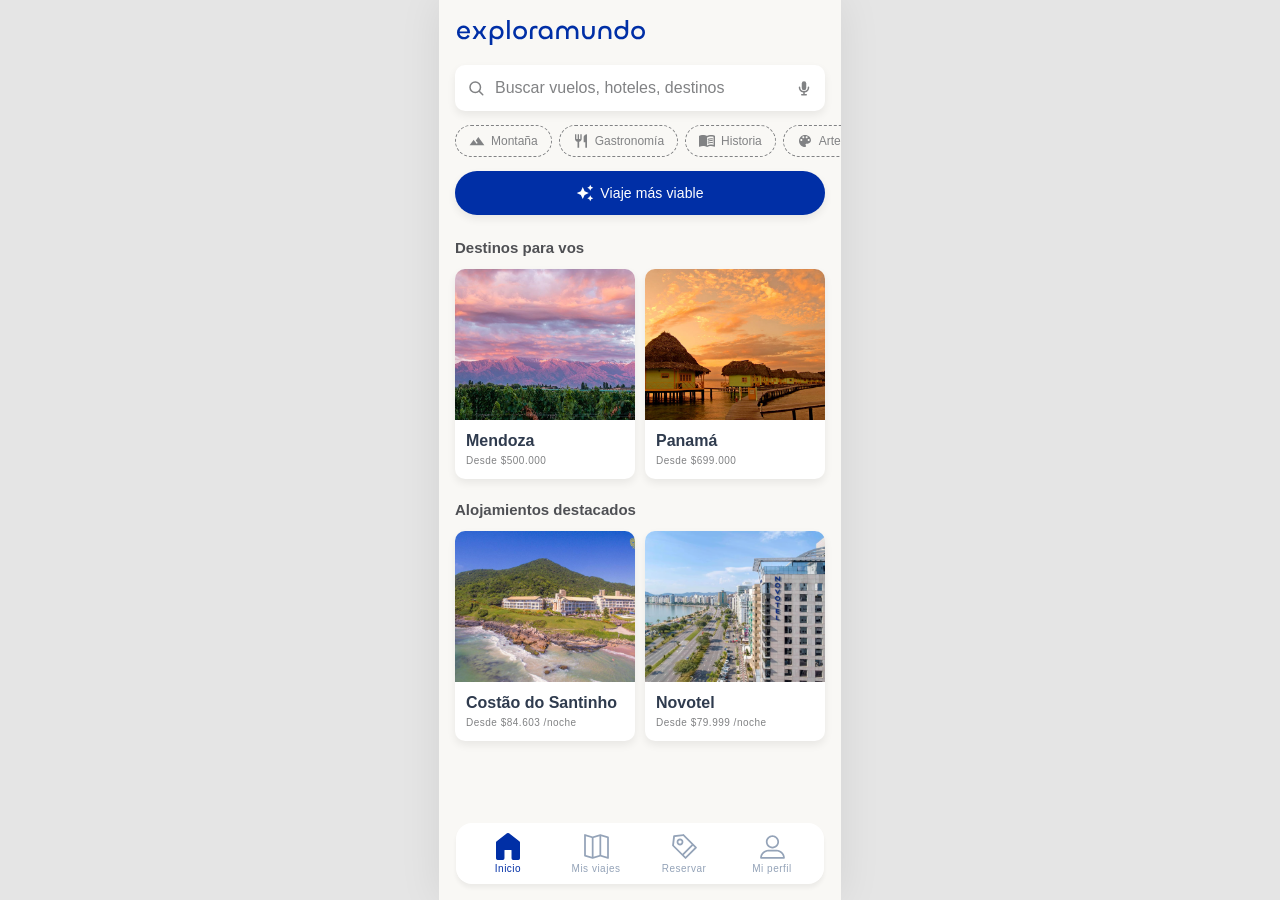
==== commit a4f77fdd: "Redesign the Lo esencial card, tint card icons blue, fix trip data and nav - Rework flight/lodging c" ====
--- a/index.html
+++ b/index.html
@@ -109,7 +109,7 @@
   <nav class="tabbar" aria-label="Navegación principal">
     <a href="index.html" class="tab active" data-page="explorar">
       <img src="assets/icons/tabbar-indicator.svg" alt="" class="tab-icon">
-      <span>Explorar</span>
+      <span>Inicio</span>
     </a>
     <a href="mis-viajes.html" class="tab" data-page="mis-viajes">
       <img src="assets/icons/icon-map-active.svg" alt="" class="tab-icon">
@@ -221,7 +221,7 @@
         <section class="accordion-section" id="section-mente">
           <button type="button" class="accordion-header" aria-expanded="false" aria-controls="body-mente">
             <span class="accordion-title">
-              <h3>¿Ya tenés algo en mente?</h3>
+              <h3>Links de referencia</h3>
               <span class="accordion-summary" id="summary-mente">Sin definir</span>
             </span>
             <svg class="accordion-chevron" viewBox="0 0 12 8" fill="none"><path d="M1 1.5L6 6.5L11 1.5" stroke="currentColor" stroke-width="1.5" stroke-linecap="round" stroke-linejoin="round"/></svg>
@@ -248,8 +248,12 @@
 
   <div class="loader-overlay" id="search-loader" hidden>
     <div class="loader-content">
-      <div class="loader-spinner" id="loader-spinner" aria-hidden="true"></div>
-      <p class="loader-text">Buscando tu viaje más viable<br>según tus preferencias…</p>
+      <svg class="loader-sparkle" viewBox="0 0 18 18" fill="none" aria-hidden="true" xmlns="http://www.w3.org/2000/svg">
+        <path class="loader-sparkle-star loader-sparkle-star-1" d="M14.25 6.75L15.1875 4.6875L17.25 3.75L15.1875 2.8125L14.25 0.75L13.3125 2.8125L11.25 3.75L13.3125 4.6875L14.25 6.75Z" fill="currentColor"/>
+        <path class="loader-sparkle-star loader-sparkle-star-2" d="M8.625 7.125L6.75 3L4.875 7.125L0.75 9L4.875 10.875L6.75 15L8.625 10.875L12.75 9L8.625 7.125Z" fill="currentColor"/>
+        <path class="loader-sparkle-star loader-sparkle-star-3" d="M14.25 11.25L13.3125 13.3125L11.25 14.25L13.3125 15.1875L14.25 17.25L15.1875 15.1875L17.25 14.25L15.1875 13.3125L14.25 11.25Z" fill="currentColor"/>
+      </svg>
+      <p class="loader-text">Buscando tu viaje ideal...</p>
     </div>
   </div>
 
--- a/css/style.css
+++ b/css/style.css
@@ -39,8 +39,14 @@
   position: relative;
   box-shadow: 0 0 40px rgba(0, 0, 0, 0.08);
   opacity: 0;
-  transform: translateY(10px) scale(0.99);
-  transition: opacity 0.34s cubic-bezier(0.22, 0.61, 0.36, 1), transform 0.34s cubic-bezier(0.22, 0.61, 0.36, 1);
+  transform: translateY(14px) scale(0.985);
+  transition: opacity 0.46s cubic-bezier(0.22, 0.61, 0.36, 1), transform 0.46s cubic-bezier(0.22, 0.61, 0.36, 1);
+}
+
+/* Salida más lenta y pausada: usada al pasar del loader de búsqueda a Viaje
+   Recomendado, donde el cambio de pantalla pesa más que una navegación común. */
+.app.page-fade-slow {
+  transition-duration: 0.9s;
 }
 
 .app.page-visible {
@@ -186,8 +192,11 @@
   background: rgba(0, 47, 166, 0.06);
 }
 
+/* brightness(0) satura(100%) colapsa el ícono (sea cual sea su color de
+   origen) a negro puro; la cadena siguiente está calculada para llevar
+   ese negro exactamente a var(--blue) #002fa6, siempre el mismo tono. */
 .chip.active .chip-icon {
-  filter: invert(13%) sepia(84%) saturate(4747%) hue-rotate(217deg) brightness(83%) contrast(107%);
+  filter: brightness(0) saturate(100%) invert(25%) sepia(94%) saturate(390%) hue-rotate(185deg) brightness(105%) contrast(171%);
 }
 
 .chip-plus {
@@ -380,7 +389,7 @@
   justify-content: center;
   padding: max(20px, env(safe-area-inset-top)) max(16px, env(safe-area-inset-right)) max(20px, env(safe-area-inset-bottom)) max(16px, env(safe-area-inset-left));
   z-index: 100;
-  transition: background 0.25s ease;
+  transition: background 0.4s cubic-bezier(0.22, 0.61, 0.36, 1);
 }
 
 .modal-overlay[hidden] {
@@ -404,8 +413,8 @@
   padding: 22px 18px 18px;
   -webkit-overflow-scrolling: touch;
   opacity: 0;
-  transform: translateY(10px) scale(0.98);
-  transition: opacity 0.22s ease, transform 0.22s ease;
+  transform: translateY(14px) scale(0.97);
+  transition: opacity 0.4s cubic-bezier(0.22, 0.61, 0.36, 1), transform 0.4s cubic-bezier(0.22, 0.61, 0.36, 1);
 }
 
 .modal-overlay.open .modal-panel {
@@ -718,10 +727,23 @@
 
 /* ===== Pantalla: Viaje Recomendado ===== */
 
+/* Viaje Recomendado: la pantalla entera (header + feed + cards + botones +
+   tabbar) debe entrar sin scroll vertical. Todo mantiene su tamaño natural;
+   solo el carrusel de fotos se achica lo necesario para ceder el espacio
+   que falte (ver .carousel / .carousel-ring más abajo). */
+.reco-page {
+  display: flex;
+  flex-direction: column;
+  height: 100vh;
+  height: 100dvh;
+  overflow: hidden;
+}
+
 .reco-header {
   position: sticky;
   top: 0;
   z-index: 40;
+  flex-shrink: 0;
   background: var(--natural-light);
   display: flex;
   align-items: center;
@@ -753,20 +775,30 @@
 }
 
 .reco-content {
+  display: flex;
+  flex-direction: column;
+  flex: 1;
+  min-height: 0;
   padding-top: 4px;
-  padding-bottom: calc(150px + env(safe-area-inset-bottom));
+  /* Ya no hay tabbar en esta pantalla (queda la flecha de volver del header):
+     justo lo necesario para no tapar los botones fijos (bottom:16px + su
+     alto de 44px) más un margen chico de respiro; el resto de ese espacio
+     se lo devolvemos al feed, que es el que crece con flex. */
+  padding-bottom: calc(60px + env(safe-area-inset-bottom));
 }
 
 .reco-destination {
+  flex-shrink: 0;
   margin: 8px 0 16px;
   font-family: var(--font-rounded);
   font-weight: 600;
   font-size: 21px;
-  color: var(--grey-03);
+  color: #272727;
   letter-spacing: 0.1px;
 }
 
 .reco-stats {
+  flex-shrink: 0;
   display: flex;
   align-items: flex-start;
   gap: 40px;
@@ -795,14 +827,12 @@
 
 .reco-interest-icons {
   display: flex;
-  gap: 6px;
+  gap: 2px;
 }
 
 .reco-interest-icon {
   width: 24px;
   height: 24px;
-  border-radius: 50%;
-  border: 1px solid var(--grey-03);
   display: flex;
   align-items: center;
   justify-content: center;
@@ -810,25 +840,47 @@
 }
 
 .reco-interest-icon img {
-  width: 13px;
-  height: 13px;
+  width: 15px;
+  height: 15px;
+}
+
+.reco-interest-icon img[alt="arte"] {
+  width: 16px;
+  height: 16px;
 }
 
 .reco-divider {
+  flex-shrink: 0;
   border: none;
   border-top: 1px solid var(--grey-01);
   margin: 0 0 16px;
 }
 
+/* Un poco menos de aire antes del carrusel de fotos, para darle ese espacio
+   de vuelta a las imágenes (el carrusel crece con flex y ocupa lo que se
+   le libere). */
+.reco-divider-tight {
+  margin-bottom: 13px;
+}
+
 /* Carrusel de fotos: pila apilada por profundidad (sin inclinación), con la
    foto del frente destacada y el resto detrás, asomando apenas a los costados;
    medidas tomadas 1:1 del diseño de Figma (el frame del diseño mide 402px,
-   igual que nuestro ancho de app). */
+   igual que nuestro ancho de app). Es el único bloque que cede espacio: en
+   pantallas bajas su altura se achica (flex-shrink) y .carousel-ring escala
+   todo el contenido (fotos, offsets, badges) en la misma proporción, para que
+   se achique de forma pareja en vez de recortarse. El factor de escala lo
+   calcula recomendado.js midiendo la altura real del carrusel (--carousel-scale)
+   — no usamos container query units acá porque en algunos navegadores de
+   celular no se aplican a tiempo y las fotos quedaban recortadas arriba/abajo.
+   En pantallas con espacio de sobra queda en su tamaño 1:1. */
 
 .carousel {
   position: relative;
-  height: 406px;
-  margin: 0 -16px 20px;
+  flex: 1 1 406px;
+  max-height: 406px;
+  min-height: 160px;
+  margin: 0 -16px 17px;
   overflow: hidden;
   touch-action: pan-y;
   cursor: grab;
@@ -846,6 +898,7 @@
   left: 50%;
   width: 0;
   height: 0;
+  transform: scale(var(--carousel-scale, 1));
 }
 
 .carousel-slide {
@@ -942,10 +995,11 @@
 /* Tarjetas de vuelo / alojamiento */
 
 .reco-cards {
+  flex-shrink: 0;
   display: grid;
   grid-template-columns: 1fr 1fr;
   gap: 10px;
-  margin-bottom: 18px;
+  margin-bottom: 10px;
 }
 
 .reco-card {
@@ -1021,7 +1075,7 @@
 .reco-actions {
   position: fixed;
   left: 50%;
-  bottom: calc(89px + env(safe-area-inset-bottom));
+  bottom: calc(16px + env(safe-area-inset-bottom));
   transform: translateX(-50%);
   width: calc(100% - 32px);
   max-width: 368px;
@@ -1078,41 +1132,62 @@
   transform: scale(1);
 }
 
-/* Spinner clásico de rayitas radiales (como el de iOS): 12 barras grises fijas
-   por las que va "pasando" el azul una por una, en loop. */
-
-.loader-spinner {
-  position: relative;
+/* Ícono de "Viaje más viable" (auto_awesome) como loader: sus 3 estrellitas
+   titilan de forma independiente, cada una apareciendo/desapareciendo en su
+   propio tiempo, para que se sienta como una animación viva y no un giro mecánico. */
+
+.loader-sparkle {
+  display: block;
   width: 44px;
   height: 44px;
-}
-
-.loader-spinner-bar {
-  position: absolute;
-  top: 50%;
-  left: 50%;
-  width: 3px;
-  height: 10px;
-  margin: -13px 0 0 -1.5px;
-  border-radius: 1.5px;
-  background: var(--grey-inactive);
-  transform: rotate(calc(var(--i) * 30deg)) translateY(-12px);
-  animation: loader-spinner-fade 1.2s linear infinite;
-  animation-delay: calc(var(--i) * -0.1s);
-}
-
-@keyframes loader-spinner-fade {
-  0% { background: var(--blue); }
-  25% { background: var(--grey-inactive); }
-  100% { background: var(--grey-inactive); }
+  margin: 0 auto;
+  color: var(--blue);
+  filter: none;
+}
+
+.loader-sparkle-star {
+  opacity: 0;
+  transform-origin: center;
+  transform-box: fill-box;
+  animation: loader-sparkle-twinkle 2.4s ease-in-out infinite;
+}
+
+/* Ventanas de "encendido" sin solaparse entre sí (cada una un tercio del
+   ciclo): así ninguna estrella se cruza en pantalla con otra a la vez, que
+   por transparencia superpuesta se veía como una sombra detrás del ícono. */
+.loader-sparkle-star-1 {
+  animation-delay: 0s;
+}
+
+.loader-sparkle-star-2 {
+  animation-delay: 0.8s;
+}
+
+.loader-sparkle-star-3 {
+  animation-delay: 1.6s;
+}
+
+@keyframes loader-sparkle-twinkle {
+  0%, 34%, 100% { opacity: 0; transform: scale(0.5); }
+  17% { opacity: 1; transform: scale(1); }
 }
 
 .loader-text {
   margin: 0;
   font-family: var(--font-display);
-  font-size: 15px;
+  font-size: 19px;
+  letter-spacing: 0.1px;
   line-height: 1.5;
   color: var(--grey-03);
+  opacity: 0;
+  transition: opacity 0.9s ease;
+}
+
+/* Aparece recién medio segundo después de que arrancan a brillar las
+   estrellitas, con un fade largo y suave para que se sienta sutil. */
+.loader-overlay.show .loader-text {
+  opacity: 1;
+  transition-delay: 0.5s;
 }
 
 /* ===== Pantalla: Detalle del viaje ("Me interesa") ===== */
@@ -1146,28 +1221,61 @@
   background: var(--white);
   border-radius: 10px;
   box-shadow: var(--shadow-light);
-  padding: 16px 18px 20px;
+  padding: 18px 18px 20px;
   margin-bottom: 20px;
 }
 
 .price-row {
   display: flex;
-  align-items: baseline;
+  align-items: flex-end;
   justify-content: space-between;
   margin-bottom: 14px;
 }
 
+.price-current-group {
+  display: flex;
+  flex-direction: column;
+  align-items: flex-start;
+  gap: 2px;
+}
+
 .price-current {
-  font-family: var(--font-display);
-  font-weight: 500;
-  font-size: 16px;
+  font-family: var(--font-rounded);
+  font-weight: 600;
+  font-size: 19px;
   color: var(--blue);
 }
 
+.price-max-group {
+  display: flex;
+  flex-direction: column;
+  align-items: flex-end;
+  gap: 2px;
+}
+
+/* Misma tipografía, tamaño y espaciado que el label "VUELO DE IDA" de Lo
+   esencial (.esencial-label span) — solo cambian los colores, que se
+   mantienen igual que antes. */
+.price-current-label,
+.price-max-label {
+  font-family: var(--font-rounded);
+  font-size: 10px;
+  letter-spacing: 0.5px;
+}
+
+.price-current-label {
+  color: var(--blue);
+}
+
+.price-max-label {
+  color: #bfbfbf;
+}
+
 .price-max {
-  font-family: var(--font-display);
-  font-size: 16px;
-  color: var(--grey-01);
+  font-family: var(--font-rounded);
+  font-weight: 600;
+  font-size: 19px;
+  color: #bfbfbf;
 }
 
 .price-track {
@@ -1185,7 +1293,7 @@
   width: 0%;
   border-radius: 10px;
   background: var(--blue);
-  transition: width 0.4s ease;
+  transition: width 0.9s cubic-bezier(0.22, 0.61, 0.36, 1);
 }
 
 .section-subtitle {
@@ -1207,18 +1315,46 @@
   margin-bottom: 14px;
 }
 
+/* Al refrescar vuelo/alojamiento, la card con la info nueva "entra" con un
+   disolve. */
+.esencial-card-refresh {
+  animation: esencial-card-refresh-in 2s ease;
+}
+
+@keyframes esencial-card-refresh-in {
+  from {
+    opacity: 0.2;
+    filter: blur(6px);
+  }
+  to {
+    opacity: 1;
+    filter: blur(0);
+  }
+}
+
+/* El círculo azul y la sombra son CSS (no parte del SVG): antes venían
+   "horneados" en el ícono junto con un filtro de blur para la sombra, que en
+   algunos celulares se veía pixelado/de baja calidad al escalarlo. Así el
+   círculo queda nítido siempre, y al girar (.spinning) rota solo el ícono de
+   las flechitas de adentro — el círculo y su sombra quedan quietos. */
 .esencial-refresh {
   position: absolute;
   top: 12px;
   right: 12px;
-  width: 24px;
-  height: 24px;
+  width: 20px;
+  height: 20px;
   z-index: 2;
+  border-radius: 50%;
+  background: var(--blue);
+  box-shadow: var(--shadow-light);
+  display: flex;
+  align-items: center;
+  justify-content: center;
 }
 
 .esencial-refresh img {
-  width: 100%;
-  height: 100%;
+  width: 10.75px;
+  height: auto;
   transition: transform 0.4s ease;
 }
 
@@ -1226,9 +1362,20 @@
   transform: rotate(360deg);
 }
 
+/* Flex en vez de absolute+top:50%: así el pill se centra respecto a la
+   altura real de CADA fila tal cual el browser la calculó, sin depender de
+   un cálculo aparte que podía desalinearse si el contenido de una fila
+   terminaba siendo un poco más alto/bajo que el de la otra. */
 .esencial-row {
-  position: relative;
-  padding-right: 90px;
+  display: flex;
+  align-items: center;
+  justify-content: space-between;
+  gap: 12px;
+}
+
+.esencial-info {
+  min-width: 0;
+  flex: 1;
 }
 
 .esencial-label {
@@ -1243,43 +1390,80 @@
   height: 15px;
 }
 
-.esencial-icon-flip {
-  transform: rotate(180deg) scaleY(-1);
+/* El ícono de avión mira hacia arriba por defecto; para ida/vuelta lo
+   ponemos horizontal, apuntando en la dirección de cada tramo. */
+.esencial-icon-ida {
+  transform: rotate(90deg);
+}
+
+.esencial-icon-vuelta {
+  transform: rotate(-90deg);
 }
 
 .esencial-label span {
   font-family: var(--font-rounded);
   font-size: 10px;
   letter-spacing: 0.5px;
-  color: var(--grey-02);
+  color: var(--blue);
 }
 
 .esencial-title {
-  margin: 0 0 3px;
+  /* Un poco más de aire hacia la línea siguiente que el resto de los
+     espacios internos de la card (que sí son todos iguales entre sí),
+     para que el texto más grande respire más. */
+  margin: 0 0 8px;
   font-family: var(--font-display);
   font-weight: 500;
+  font-size: 19px;
+  color: #272727;
+}
+
+.esencial-hora {
+  margin: 4px 0 6px;
+  font-family: var(--font-display);
+  font-size: 17px;
+  color: var(--grey-02);
+}
+
+.esencial-sub {
+  margin: 4px 0 6px;
+  font-family: var(--font-display);
+  font-size: 17px;
+  color: var(--grey-02);
+}
+
+.esencial-sub-small {
   font-size: 14px;
-  color: #272727;
-}
-
-.esencial-sub {
-  margin: 0 0 4px;
-  font-family: var(--font-display);
-  font-size: 12px;
-  color: #272727;
 }
 
 .esencial-detail {
   margin: 0;
-  font-family: var(--font-rounded);
-  font-size: 10px;
-  letter-spacing: 0.5px;
-  color: var(--grey-02);
+  font-family: var(--font-display);
+  font-size: 12px;
+  color: var(--grey-02);
+}
+
+.esencial-detail-row {
+  display: flex;
+  align-items: center;
+  gap: 6px;
+}
+
+.esencial-extra-icon {
+  width: auto;
+  height: 12px;
+  flex-shrink: 0;
+}
+
+/* El de café (desayuno incluido) un poco más grande que el resto, a tono
+   con el tamaño del texto que acompaña. */
+#detalle-aloj-desayuno {
+  height: 14px;
 }
 
 .esencial-sep {
   border: none;
-  border-top: 1px solid var(--natural-light);
+  border-top: 2px solid var(--natural-light);
   margin: 14px 0;
 }
 
@@ -1287,35 +1471,68 @@
   display: inline-flex;
   align-items: center;
   justify-content: center;
+  gap: 4px;
   height: 25px;
   padding: 0 12px;
-  border: 0.8px solid var(--blue);
+  border: 0.8px solid var(--grey-02);
   border-radius: 26px;
-  background: var(--white);
-  color: var(--blue);
+  background: transparent;
+  color: var(--grey-02);
   font-family: var(--font-rounded);
   font-size: 10px;
   letter-spacing: 0.5px;
   white-space: nowrap;
-  transition: background 0.15s ease, color 0.15s ease;
+  transition: border-color 0.15s ease, color 0.15s ease;
 }
 
 .price-pill-fixed {
-  position: absolute;
-  top: 30px;
-  right: 0;
+  flex-shrink: 0;
+  /* La fila queda 18px adentro del borde de la card (el padding lateral de
+     .esencial-card) pero el círculo de refresh está a solo 12px: este -6px
+     compensa esa diferencia para que ambos corten en la misma línea vertical. */
+  margin-right: -6px;
+  height: 30px;
+  padding: 0 12px;
+  font-size: 13px;
+  letter-spacing: normal;
 }
 
 .price-pill.selected {
-  background: rgba(47, 59, 78, 0.15);
+  border-color: var(--blue);
   color: var(--blue);
   font-weight: 600;
 }
 
+/* Tick cuando está seleccionado, "+" cuando no — el stroke usa currentColor,
+   así que siguen el mismo color que ya tiene el botón (gris/azul) sin
+   filtros aparte. El tamaño está en `em` para seguir el font-size del texto. */
+.price-pill-icon {
+  width: 1em;
+  height: 1em;
+  flex-shrink: 0;
+  display: block;
+}
+
+.price-pill-icon-plus {
+  display: block;
+}
+
+.price-pill-icon-check {
+  display: none;
+}
+
+.price-pill.selected .price-pill-icon-plus {
+  display: none;
+}
+
+.price-pill.selected .price-pill-icon-check {
+  display: block;
+}
+
 /* Foto del alojamiento */
 
 .esencial-photo {
-  margin-top: 14px;
+  margin: 16px 0 14px;
   height: 140px;
   border-radius: 10px;
   overflow: hidden;
@@ -1339,15 +1556,27 @@
 }
 
 .shared-header {
+  display: flex;
+  align-items: center;
+  gap: 6px;
   padding: 0 18px;
-  margin-bottom: 12px;
+  margin-bottom: 16px;
+  font-size: 10px;
 }
 
 .shared-header span {
   font-family: var(--font-rounded);
-  font-size: 9px;
   letter-spacing: 0.8px;
-  color: var(--grey-02);
+  color: var(--blue);
+}
+
+/* Alto = 1em del propio .shared-header (9px), para seguir el tamaño del
+   texto de al lado; el ancho queda "auto" para no deformar la proporción
+   real del ícono. */
+.shared-header-icon {
+  height: 1em;
+  width: auto;
+  flex-shrink: 0;
 }
 
 .shared-scroll {
@@ -1370,7 +1599,7 @@
 .shared-item-image {
   position: relative;
   width: 100%;
-  height: 90px;
+  height: 140px;
   border-radius: 10px;
   overflow: hidden;
   background: var(--grey-01);
@@ -1386,8 +1615,8 @@
 .shared-item-name {
   margin: 0 0 8px;
   font-family: var(--font-display);
-  font-weight: 500;
-  font-size: 13px;
+  font-weight: 400;
+  font-size: 14px;
   color: #272727;
   white-space: nowrap;
   overflow: hidden;
@@ -1414,13 +1643,13 @@
 .saved-overlay {
   position: fixed;
   inset: 0;
-  background: rgba(20, 22, 30, 0);
+  background: rgba(0, 47, 166, 0);
   display: flex;
   align-items: flex-end;
   justify-content: center;
   padding: 0 16px calc(16px + env(safe-area-inset-bottom));
   z-index: 150;
-  transition: background 0.6s ease;
+  transition: background 1.1s cubic-bezier(0.22, 0.61, 0.36, 1);
 }
 
 .saved-overlay[hidden] {
@@ -1428,7 +1657,7 @@
 }
 
 .saved-overlay.open {
-  background: rgba(20, 22, 30, 0.45);
+  background: rgba(0, 47, 166, 0.8);
 }
 
 .saved-card {
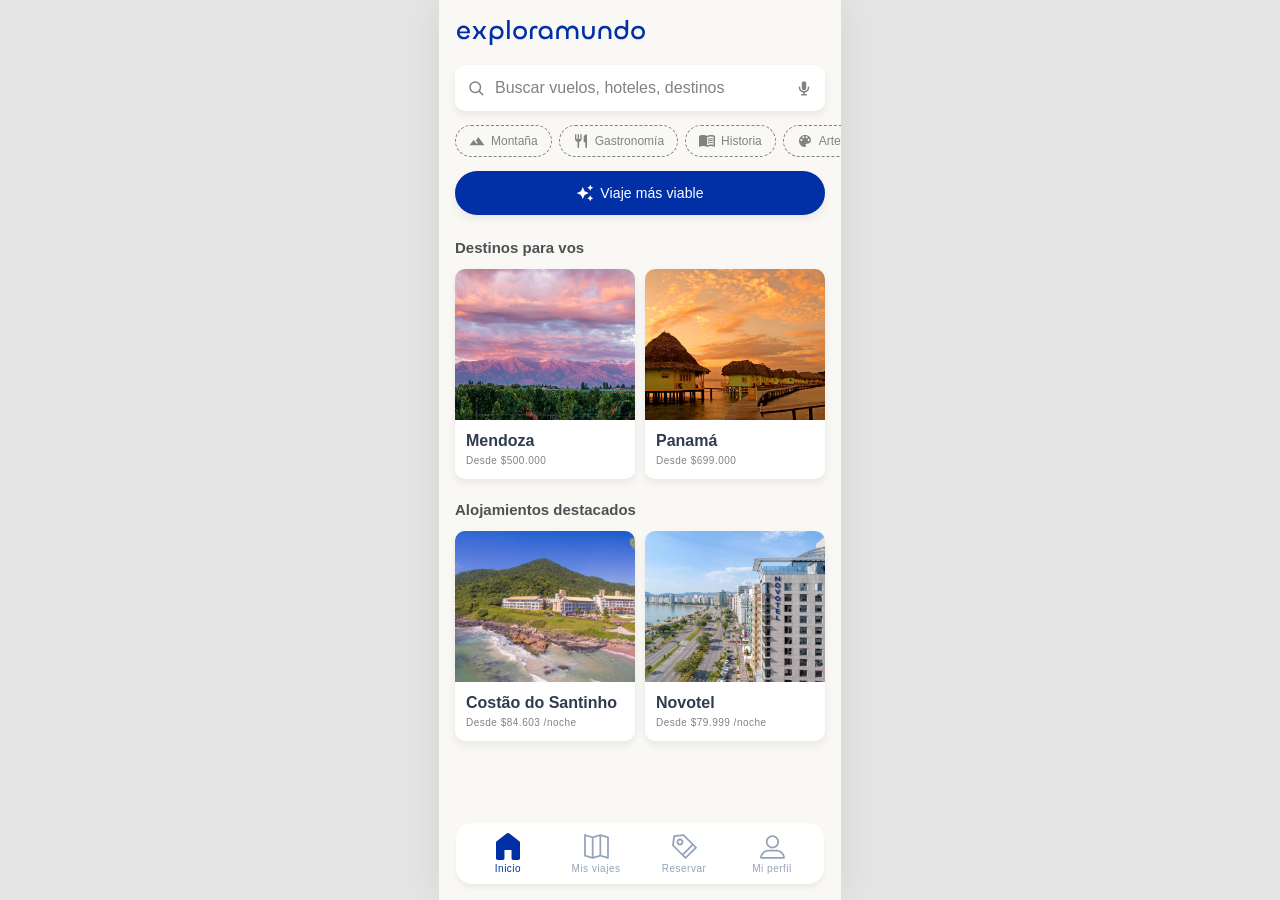
==== commit 69275486: "Polish header/budget UI, remove reference-links field, fix trip data - Back button now scales with t" ====
--- a/index.html
+++ b/index.html
@@ -187,7 +187,7 @@
         <section class="accordion-section" id="section-intereses">
           <button type="button" class="accordion-header" aria-expanded="false" aria-controls="body-intereses">
             <span class="accordion-title">
-              <h3>Intereses</h3>
+              <h3>Preferencias</h3>
             </span>
             <svg class="accordion-chevron" viewBox="0 0 12 8" fill="none"><path d="M1 1.5L6 6.5L11 1.5" stroke="currentColor" stroke-width="1.5" stroke-linecap="round" stroke-linejoin="round"/></svg>
           </button>
@@ -213,27 +213,6 @@
                 <button class="chip chip-plus" id="modal-add-chip" aria-label="Agregar filtro">
                   <span>+</span>
                 </button>
-              </div>
-            </div>
-          </div>
-        </section>
-
-        <section class="accordion-section" id="section-mente">
-          <button type="button" class="accordion-header" aria-expanded="false" aria-controls="body-mente">
-            <span class="accordion-title">
-              <h3>Links de referencia</h3>
-              <span class="accordion-summary" id="summary-mente">Sin definir</span>
-            </span>
-            <svg class="accordion-chevron" viewBox="0 0 12 8" fill="none"><path d="M1 1.5L6 6.5L11 1.5" stroke="currentColor" stroke-width="1.5" stroke-linecap="round" stroke-linejoin="round"/></svg>
-          </button>
-          <div class="accordion-body" id="body-mente">
-            <div class="accordion-body-inner">
-              <div class="mente-field">
-                <button type="button" class="attach-btn" id="attach-btn" aria-label="Adjuntar archivo">
-                  <img src="assets/icons/attachment.svg" alt="">
-                </button>
-                <input type="text" id="mente-input" placeholder="Un vuelo, hotel, lugar o actividad...">
-                <input type="file" id="attach-input" hidden>
               </div>
             </div>
           </div>
--- a/css/style.css
+++ b/css/style.css
@@ -551,7 +551,7 @@
 .budget-value {
   text-align: center;
   font-family: var(--font-display);
-  font-size: 16px;
+  font-size: 21px;
   color: var(--grey-03);
   letter-spacing: 0.1px;
   margin-bottom: 10px;
@@ -747,12 +747,12 @@
   background: var(--natural-light);
   display: flex;
   align-items: center;
-  gap: 12px;
+  gap: 6px;
   padding: calc(20px + env(safe-area-inset-top)) 16px 8px;
 }
 
 .back-btn {
-  width: 24px;
+  width: auto;
   height: 24px;
   display: flex;
   align-items: center;
@@ -761,8 +761,8 @@
 }
 
 .back-btn img {
-  width: 11px;
-  height: auto;
+  width: auto;
+  height: 19px;
   transform: scaleX(-1);
 }
 
@@ -771,6 +771,7 @@
   font-family: var(--font-display);
   font-weight: 400;
   font-size: 21px;
+  line-height: 1;
   color: var(--blue);
 }
 
@@ -1180,14 +1181,22 @@
   line-height: 1.5;
   color: var(--grey-03);
   opacity: 0;
-  transition: opacity 0.9s ease;
-}
-
-/* Aparece recién medio segundo después de que arrancan a brillar las
-   estrellitas, con un fade largo y suave para que se sienta sutil. */
+  transition: opacity 0.4s ease;
+}
+
+/* El texto aparece medio segundo después de que arrancan a brillar las
+   estrellitas y, apenas termina de aparecer (0.9s), ya arranca a "respirar"
+   en loop —bien marcado, no un parpadeo sutil que no se note— para que se
+   sienta como que sigue cargando. */
 .loader-overlay.show .loader-text {
   opacity: 1;
   transition-delay: 0.5s;
+  animation: loader-text-breathe 1.4s ease-in-out 0.9s infinite;
+}
+
+@keyframes loader-text-breathe {
+  0%, 100% { opacity: 1; }
+  50% { opacity: 0.45; }
 }
 
 /* ===== Pantalla: Detalle del viaje ("Me interesa") ===== */
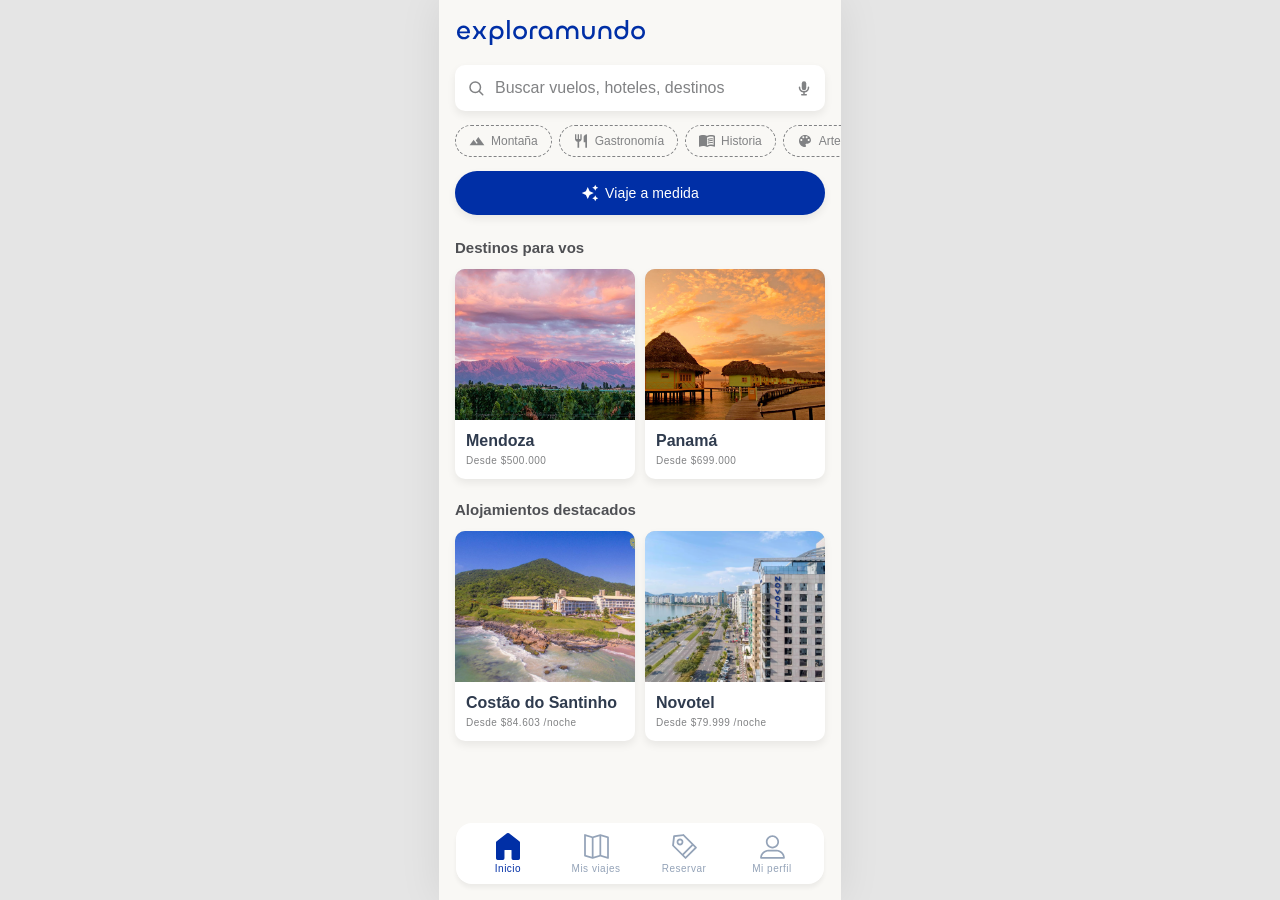
==== commit b5a4e338: "Rename "Viaje más viable" to "Viaje a medida", editable budget field, date-to-preferences flow - Ren" ====
--- a/index.html
+++ b/index.html
@@ -49,7 +49,7 @@
 
       <button class="cta-button" id="cta-viable">
         <img src="assets/icons/auto_awesome.svg" alt="" class="cta-icon">
-        <span>Viaje más viable</span>
+        <span>Viaje a medida</span>
       </button>
     </div>
   </div>
@@ -133,7 +133,7 @@
 
       <header class="modal-header">
         <img src="assets/icons/auto_awesome-blue.svg" alt="" class="modal-header-icon">
-        <h2 id="modal-title">Viaje más viable</h2>
+        <h2 id="modal-title">Viaje a medida</h2>
       </header>
 
       <div class="accordion">
@@ -148,7 +148,7 @@
           <div class="accordion-body" id="body-presupuesto">
             <div class="accordion-body-inner">
               <div class="budget-box">
-                <div class="budget-value" id="budget-value">$0</div>
+                <input type="text" inputmode="numeric" class="budget-value" id="budget-value" value="$0" aria-label="Presupuesto disponible">
                 <input type="range" id="budget-slider" class="budget-slider" min="0" max="3000000" step="50000" value="0">
               </div>
             </div>
--- a/css/style.css
+++ b/css/style.css
@@ -529,6 +529,14 @@
   transition: grid-template-rows 0.3s ease;
 }
 
+/* El calendario es ~4x más alto que el slider de presupuesto: a los mismos
+   0.3s recorre mucha más distancia y se siente más brusco al abrir/cerrar
+   aunque dure lo mismo. Alargamos la transición acá para que la velocidad
+   (no la duración) se sienta pareja con el resto de las solapas. */
+#section-fechas .accordion-body {
+  transition-duration: 1s;
+}
+
 .accordion-section.open .accordion-body {
   grid-template-rows: 1fr;
 }
@@ -549,13 +557,27 @@
 }
 
 .budget-value {
+  display: block;
+  width: 100%;
+  border: none;
+  background: transparent;
+  outline: none;
+  padding: 0;
+  appearance: none;
   text-align: center;
   font-family: var(--font-display);
   font-size: 21px;
   color: var(--grey-03);
   letter-spacing: 0.1px;
   margin-bottom: 10px;
-  transition: color 0.3s ease;
+  transition: color 0.3s ease, background-color 0.15s ease;
+}
+
+/* Da la pista de que es editable (además del teclado numérico que ya
+   dispara al tocarlo en mobile): un resalte sutil mientras está enfocado. */
+.budget-value:focus {
+  background-color: rgba(0, 47, 166, 0.06);
+  border-radius: 8px;
 }
 
 .budget-value.sobre-minimo {
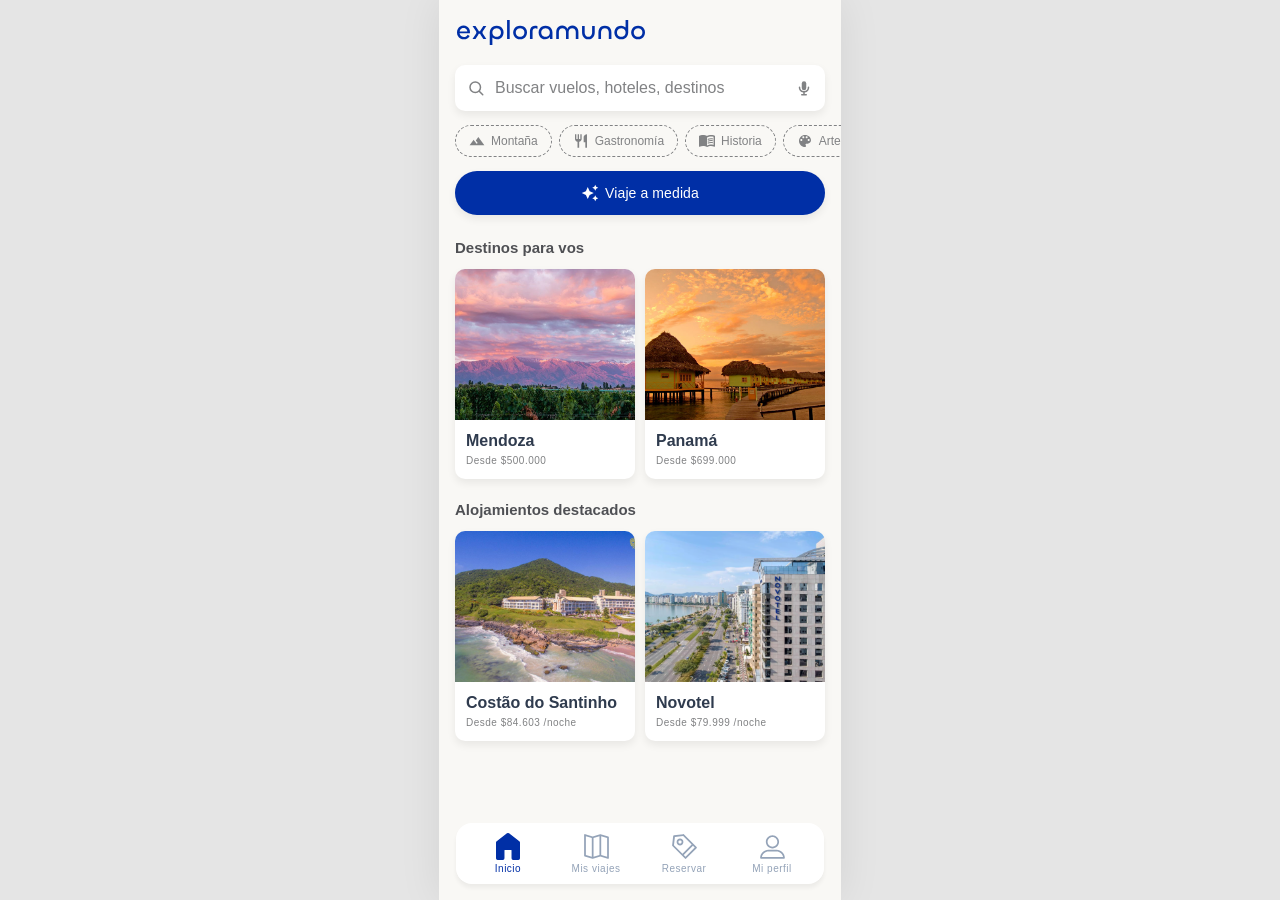
==== commit 58cedc56: "Switch CTA buttons to outline style app-wide, restyle "Otras opciones" - .cta-button now defaults to" ====
--- a/index.html
+++ b/index.html
@@ -47,7 +47,7 @@
         </button>
       </nav>
 
-      <button class="cta-button" id="cta-viable">
+      <button class="cta-button cta-button-solid" id="cta-viable">
         <img src="assets/icons/auto_awesome.svg" alt="" class="cta-icon">
         <span>Viaje a medida</span>
       </button>
--- a/css/style.css
+++ b/css/style.css
@@ -214,8 +214,9 @@
   gap: 6px;
   width: 100%;
   height: 44px;
-  background: var(--blue);
-  color: var(--white);
+  border: 1.8px solid var(--blue);
+  background: var(--white);
+  color: var(--blue);
   border-radius: 39px;
   box-shadow: var(--shadow-light);
   font-family: var(--font-display);
@@ -223,6 +224,15 @@
   font-weight: 500;
   letter-spacing: 0.1px;
   margin-bottom: 24px;
+}
+
+/* Los dos únicos CTA que se quedan con el relleno azul sólido: "Viaje a
+   medida" y "Guardar viaje". El resto de los cta-button pasan a borde azul
+   con relleno blanco, como el "Ver más" de Otras opciones. */
+.cta-button-solid {
+  border: none;
+  background: var(--blue);
+  color: var(--white);
 }
 
 .cta-icon {
@@ -802,7 +812,7 @@
   flex-direction: column;
   flex: 1;
   min-height: 0;
-  padding-top: 4px;
+  padding-top: 16px;
   /* Ya no hay tabbar en esta pantalla (queda la flecha de volver del header):
      justo lo necesario para no tapar los botones fijos (bottom:16px + su
      alto de 44px) más un margen chico de respiro; el resto de ese espacio
@@ -1115,7 +1125,9 @@
 }
 
 .reco-btn-otras {
-  background: var(--grey-inactive);
+  border: 1.8px solid var(--grey-01);
+  background: transparent;
+  color: var(--grey-02);
 }
 
 /* Loader: buscando el viaje más viable */
@@ -1233,7 +1245,10 @@
 }
 
 .detalle-sticky-body {
-  padding: 0 16px;
+  /* Mismo aire arriba del título que en Viaje Recomendado (16px de
+     .reco-content + los 8px propios de .reco-destination), para que el
+     nombre del destino quede a la misma altura en ambas pantallas. */
+  padding: 16px 16px 0;
 }
 
 .detalle-content {
@@ -1307,6 +1322,22 @@
   font-weight: 600;
   font-size: 19px;
   color: #bfbfbf;
+}
+
+.price-max-row {
+  display: flex;
+  align-items: baseline;
+  gap: 4px;
+}
+
+/* Cuánto se pasa el total elegido por sobre el presupuesto que puso al
+   buscar (solo aparece en viajes de "Otras opciones", que por definición
+   se pasan de ese monto). */
+.price-max-extra {
+  font-family: var(--font-rounded);
+  font-weight: 600;
+  font-size: 13px;
+  color: var(--blue);
 }
 
 .price-track {
@@ -1771,7 +1802,7 @@
 }
 
 .saved-btn-primary {
-  border: 0.8px solid var(--blue);
+  border: 1.8px solid var(--blue);
   color: var(--blue);
 }
 
@@ -1990,7 +2021,7 @@
   width: 100%;
   height: 38px;
   margin-top: 6px;
-  border: 0.8px solid var(--blue);
+  border: 1.8px solid var(--blue);
   border-radius: 39px;
   background: var(--white);
   box-shadow: var(--shadow-light);
@@ -2177,7 +2208,7 @@
   width: 100%;
   height: 38px;
   margin-top: 12px;
-  border: 0.8px solid var(--blue);
+  border: 1.8px solid var(--blue);
   border-radius: 39px;
   background: var(--white);
   box-shadow: var(--shadow-light);
